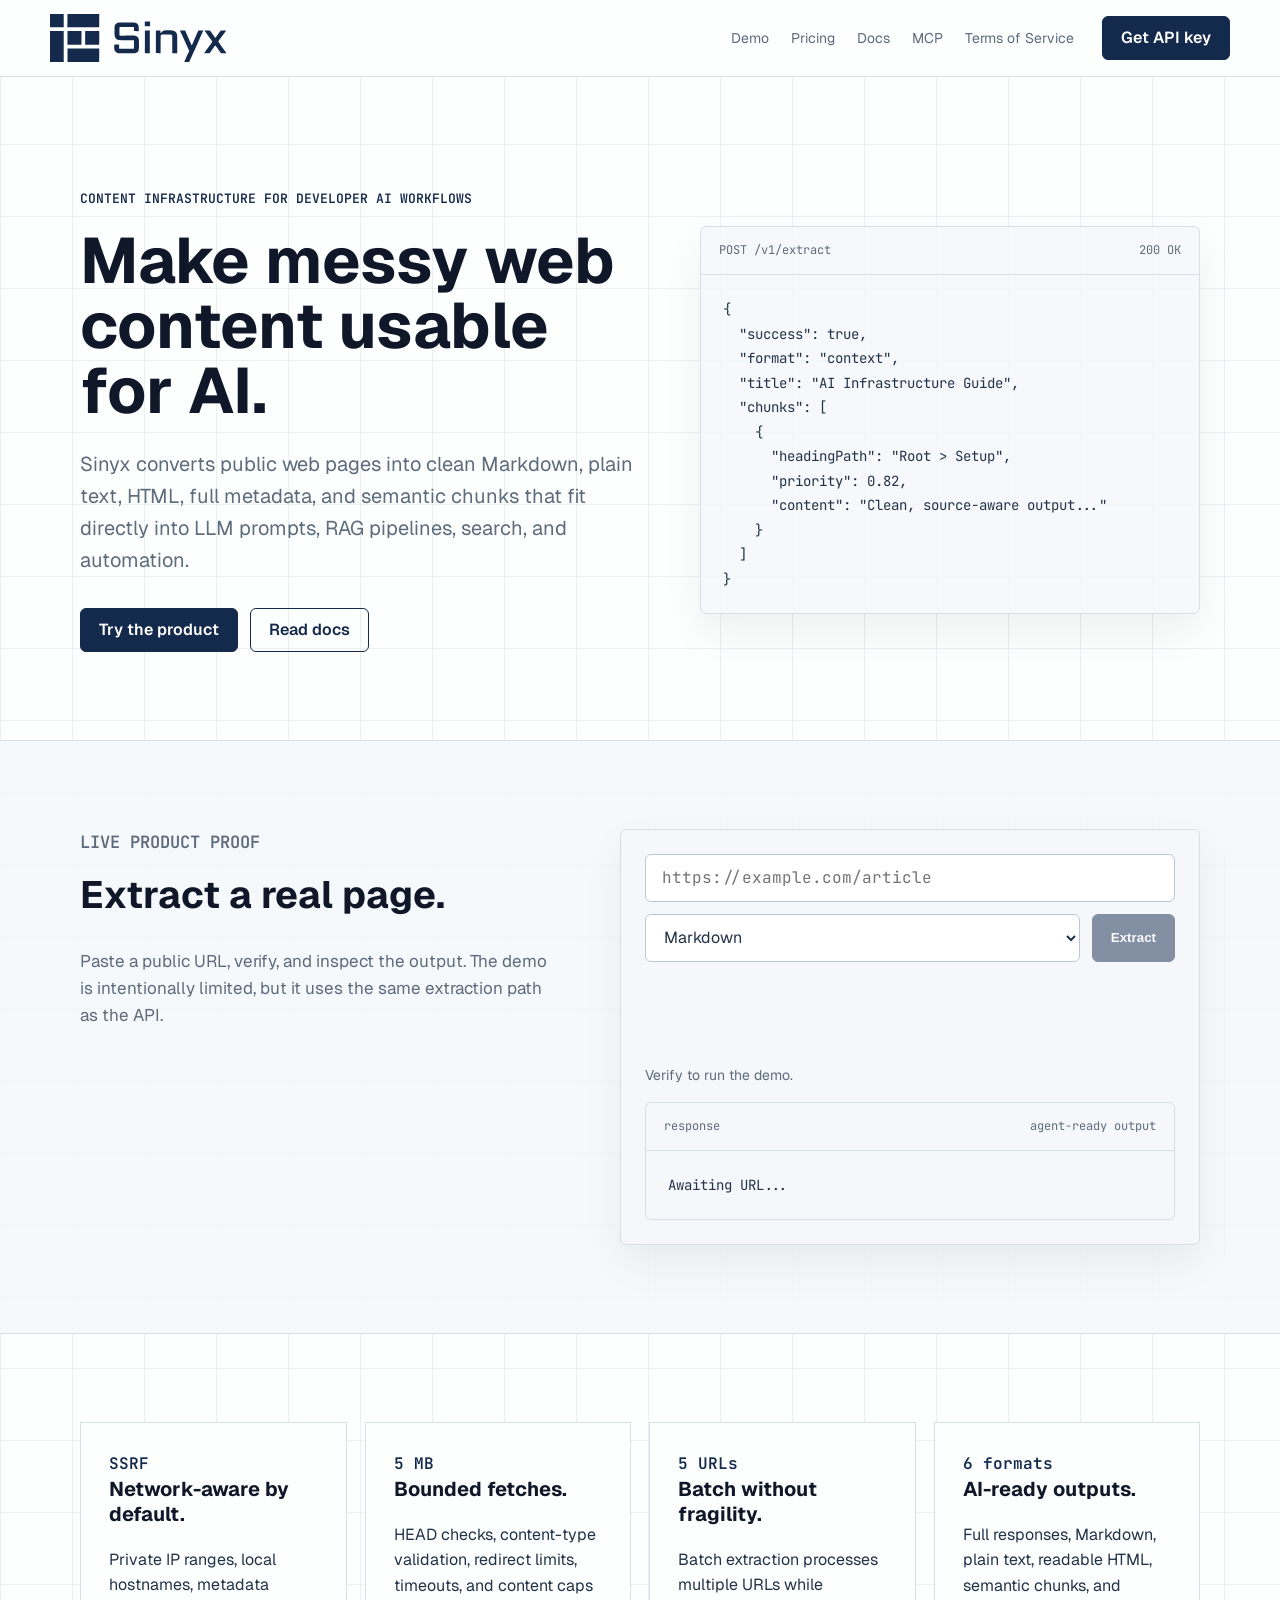
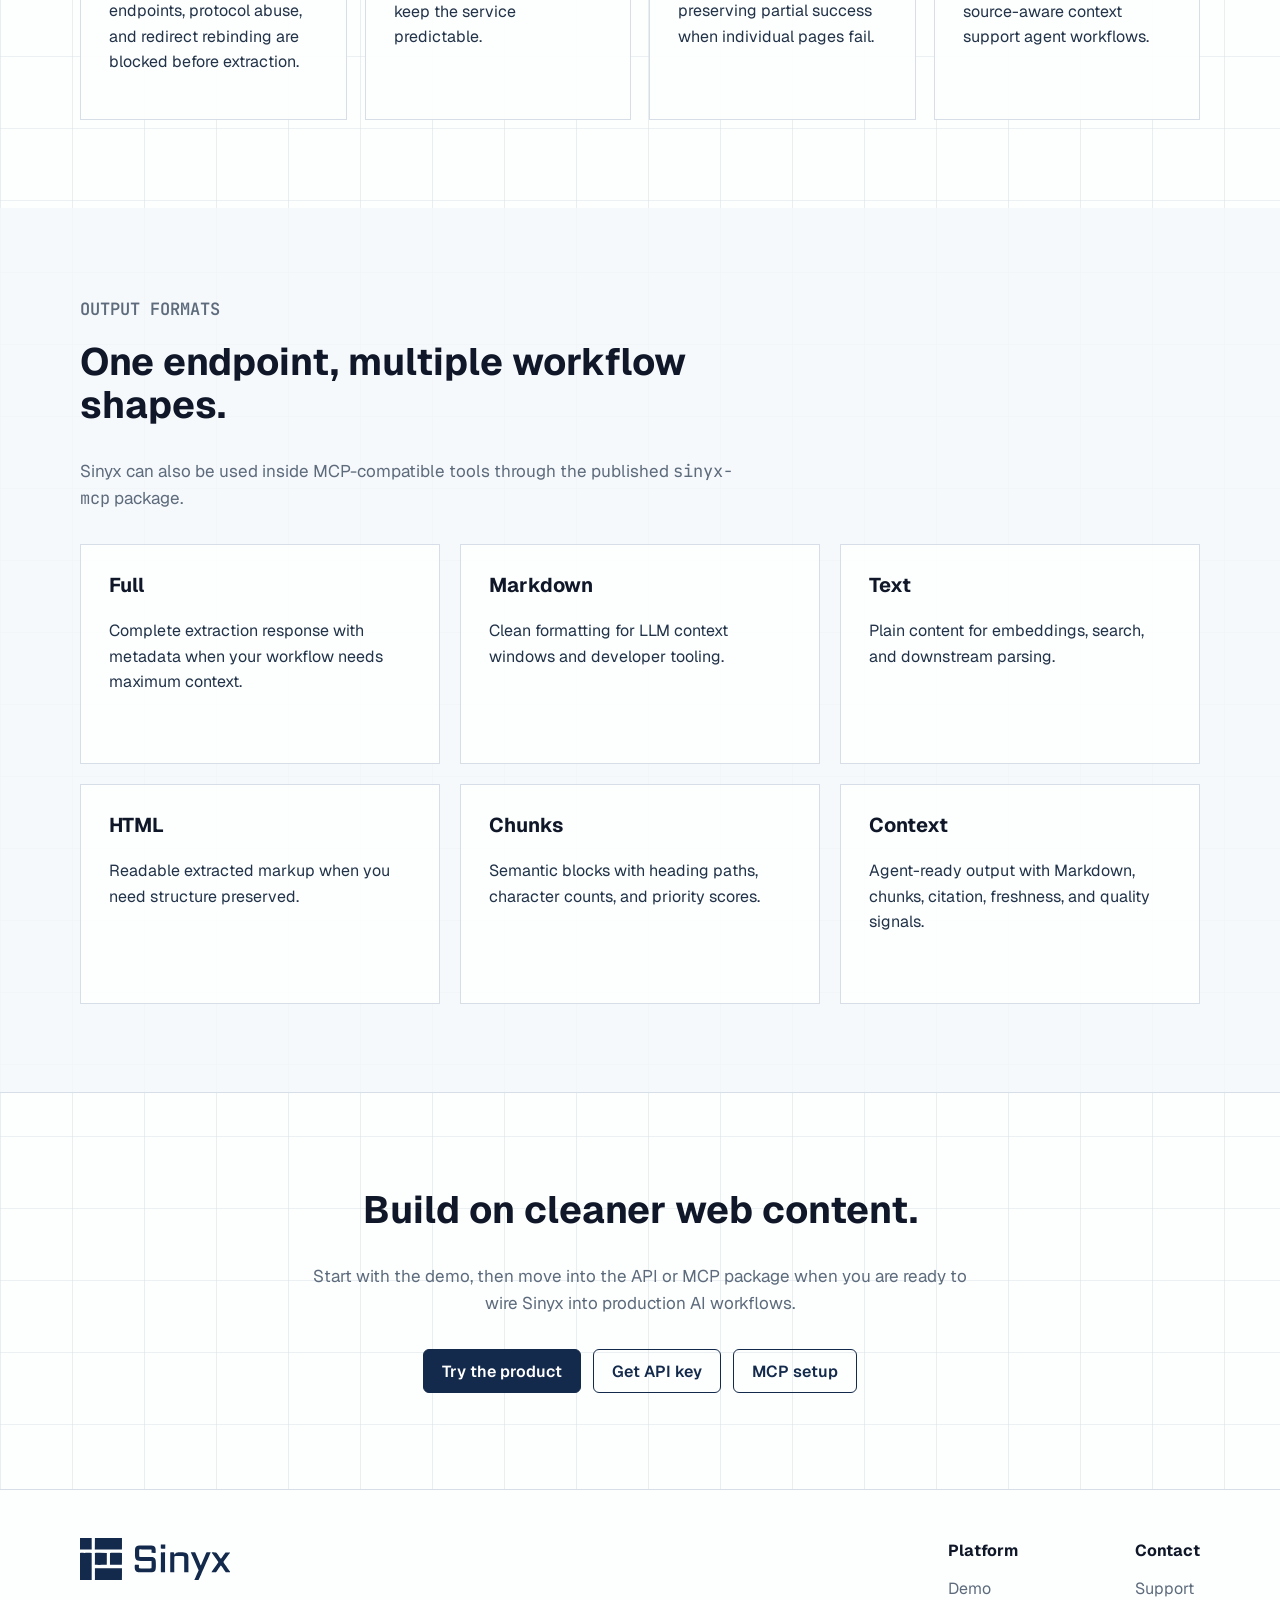
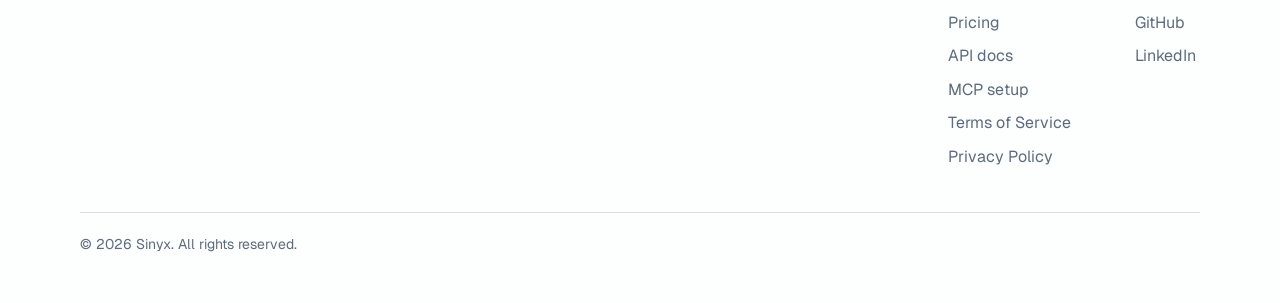
==== index.html @ b7e4246d "Simplify homepage product story" ====
<!DOCTYPE html>
<html lang="en">
<head>
  <meta charset="UTF-8">
  <meta name="viewport" content="width=device-width, initial-scale=1.0">
  <title>Sinyx - Web Content Infrastructure for AI</title>
  <meta name="description" content="Sinyx converts messy public web pages into clean Markdown, text, HTML, full metadata, and semantic chunks for AI, RAG, and automation.">
  <meta name="theme-color" content="#142A4C">
  <link rel="canonical" href="https://sinyx.me/">
  <meta property="og:title" content="Sinyx - Web Content Infrastructure for AI">
  <meta property="og:description" content="Web extraction infrastructure for APIs, AI workflows, and RAG pipelines.">
  <meta property="og:type" content="website">
  <meta property="og:url" content="https://sinyx.me/">
  <meta property="og:image" content="https://sinyx.me/assets/social/sinyx-og-card.png">
  <meta name="twitter:card" content="summary_large_image">
  <meta name="twitter:title" content="Sinyx - Web Content Infrastructure for AI">
  <meta name="twitter:description" content="Web extraction infrastructure for APIs, AI workflows, and RAG pipelines.">
  <meta name="twitter:image" content="https://sinyx.me/assets/social/sinyx-og-card.png">
  <link rel="icon" type="image/svg+xml" href="assets/icons/favicon.svg">
  <link rel="icon" type="image/png" sizes="32x32" href="assets/icons/favicon-32.png">
  <link rel="apple-touch-icon" sizes="180x180" href="assets/icons/apple-touch-icon.png">
  <link rel="manifest" href="site.webmanifest">
  <link rel="preconnect" href="https://fonts.googleapis.com">
  <link rel="preconnect" href="https://fonts.gstatic.com" crossorigin>
  <link href="https://fonts.googleapis.com/css2?family=Geist:wght@400;500;600;700&family=JetBrains+Mono:wght@400;500;600&display=swap" rel="stylesheet">
  <link rel="stylesheet" href="styles.css">
  <script type="application/ld+json">
    {
      "@context": "https://schema.org",
      "@type": "SoftwareApplication",
      "name": "Sinyx",
      "applicationCategory": "DeveloperApplication",
      "operatingSystem": "Web",
      "description": "Sinyx converts public web pages into clean Markdown, text, HTML, full metadata, and semantic chunks for AI, RAG, and automation.",
      "url": "https://sinyx.me/",
      "offers": {
        "@type": "Offer",
        "url": "https://rapidapi.com/ibasitkhan98/api/sinyx/pricing"
      },
      "creator": {
        "@type": "Organization",
        "name": "Sinyx",
        "url": "https://sinyx.me/"
      }
    }
  </script>
</head>
<body>
  <nav class="site-nav" aria-label="Main navigation">
    <div class="nav-inner">
      <a class="brand-link" href="/" aria-label="Sinyx home">
        <img src="assets/logo/sinyx-logo-primary.svg" alt="Sinyx" class="brand-logo">
      </a>
      <div class="nav-links">
        <a href="#demo">Demo</a>
        <a href="/pricing">Pricing</a>
        <a href="/docs">Docs</a>
        <a href="/mcp">MCP</a>
        <a href="/tos">Terms of Service</a>
      </div>
      <a class="nav-cta" href="https://rapidapi.com/ibasitkhan98/api/sinyx/pricing" target="_blank" rel="noreferrer">Get API key</a>
    </div>
  </nav>

  <main>
    <section class="hero-section">
      <div class="shell hero-grid">
        <div class="hero-copy">
          <p class="eyebrow">Content infrastructure for developer AI workflows</p>
          <h1>Make messy web content usable for AI.</h1>
          <p class="hero-text">Sinyx converts public web pages into clean Markdown, plain text, HTML, full metadata, and semantic chunks that fit directly into LLM prompts, RAG pipelines, search, and automation.</p>
          <div class="hero-actions">
            <a class="button button-primary" href="#demo">Try the product</a>
            <a class="button button-secondary" href="/docs">Read docs</a>
          </div>
        </div>

        <div class="proof-panel" aria-label="Example extraction output">
          <div class="proof-header">
            <span>POST /v1/extract</span>
            <span>200 OK</span>
          </div>
          <pre><code>{
  "success": true,
  "format": "context",
  "title": "AI Infrastructure Guide",
  "chunks": [
    {
      "headingPath": "Root > Setup",
      "priority": 0.82,
      "content": "Clean, source-aware output..."
    }
  ]
}</code></pre>
        </div>
      </div>
    </section>

    <section id="demo" class="demo-section section-band">
      <div class="shell split-section">
        <div class="section-copy">
          <p class="eyebrow">Live product proof</p>
          <h2>Extract a real page.</h2>
          <p>Paste a public URL, verify, and inspect the output. The demo is intentionally limited, but it uses the same extraction path as the API.</p>
        </div>

        <div class="demo-surface">
          <div class="demo-input-group">
            <input type="url" id="demo-url" placeholder="https://example.com/article" autocomplete="url" required>
          </div>
          <div class="demo-controls">
            <select id="demo-format" aria-label="Output format">
              <option value="markdown">Markdown</option>
              <option value="chunks">RAG chunks</option>
              <option value="text">Plain text</option>
              <option value="html">HTML</option>
              <option value="full">Full response</option>
              <option value="context">Agent context</option>
            </select>
            <button class="button button-primary demo-btn" id="demo-btn" disabled>Extract</button>
          </div>

          <div class="cf-turnstile-wrapper">
            <div
              class="cf-turnstile"
              data-sitekey="0x4AAAAAADDKt22l6jVfuFID"
              data-theme="light"
              data-size="flexible"
              data-callback="sinyxTurnstileSuccess"
              data-expired-callback="sinyxTurnstileExpired"
              data-error-callback="sinyxTurnstileError"></div>
          </div>
          <div id="demo-status" class="demo-status" role="status" aria-live="polite">Verify to run the demo.</div>

          <div id="demo-output-container" class="output-panel">
            <div class="output-header">
              <span>response</span>
              <span>agent-ready output</span>
            </div>
            <pre><code id="demo-output">Awaiting URL...</code></pre>
          </div>
        </div>
      </div>
    </section>

    <section id="security" class="shell trust-grid">
      <article>
        <span class="metric">SSRF</span>
        <h3>Network-aware by default.</h3>
        <p>Private IP ranges, local hostnames, metadata endpoints, protocol abuse, and redirect rebinding are blocked before extraction.</p>
      </article>
      <article>
        <span class="metric">5 MB</span>
        <h3>Bounded fetches.</h3>
        <p>HEAD checks, content-type validation, redirect limits, timeouts, and content caps keep the service predictable.</p>
      </article>
      <article>
        <span class="metric">5 URLs</span>
        <h3>Batch without fragility.</h3>
        <p>Batch extraction processes multiple URLs while preserving partial success when individual pages fail.</p>
      </article>
      <article>
        <span class="metric">6 formats</span>
        <h3>AI-ready outputs.</h3>
        <p>Full responses, Markdown, plain text, readable HTML, semantic chunks, and source-aware context support agent workflows.</p>
      </article>
    </section>

    <section id="formats" class="section-band">
      <div class="shell">
        <div class="section-heading">
          <p class="eyebrow">Output formats</p>
          <h2>One endpoint, multiple workflow shapes.</h2>
          <p>Sinyx can also be used inside MCP-compatible tools through the published <code>sinyx-mcp</code> package.</p>
        </div>
        <div class="format-grid">
          <article>
            <h3>Full</h3>
            <p>Complete extraction response with metadata when your workflow needs maximum context.</p>
          </article>
          <article>
            <h3>Markdown</h3>
            <p>Clean formatting for LLM context windows and developer tooling.</p>
          </article>
          <article>
            <h3>Text</h3>
            <p>Plain content for embeddings, search, and downstream parsing.</p>
          </article>
          <article>
            <h3>HTML</h3>
            <p>Readable extracted markup when you need structure preserved.</p>
          </article>
          <article>
            <h3>Chunks</h3>
            <p>Semantic blocks with heading paths, character counts, and priority scores.</p>
          </article>
          <article>
            <h3>Context</h3>
            <p>Agent-ready output with Markdown, chunks, citation, freshness, and quality signals.</p>
          </article>
        </div>
      </div>
    </section>

    <section class="shell final-cta">
      <h2>Build on cleaner web content.</h2>
      <p>Start with the demo, then move into the API or MCP package when you are ready to wire Sinyx into production AI workflows.</p>
      <div class="hero-actions">
        <a class="button button-primary" href="#demo">Try the product</a>
        <a class="button button-secondary" href="https://rapidapi.com/ibasitkhan98/api/sinyx/pricing" target="_blank" rel="noreferrer">Get API key</a>
        <a class="button button-secondary" href="/mcp">MCP setup</a>
      </div>
    </section>
  </main>

  <footer class="site-footer">
    <div class="shell footer-grid">
      <img src="assets/logo/sinyx-logo-primary.svg" alt="Sinyx" class="footer-logo">
      <div>
        <h4>Platform</h4>
        <a href="#demo">Demo</a>
        <a href="/pricing">Pricing</a>
        <a href="/docs">API docs</a>
        <a href="/mcp">MCP setup</a>
        <a href="/tos">Terms of Service</a>
        <a href="/privacy">Privacy Policy</a>
      </div>
      <div>
        <h4>Contact</h4>
        <a href="mailto:ibasitkhan.98@gmail.com">Support</a>
        <a href="https://github.com/imbasito" target="_blank" rel="noreferrer">GitHub</a>
        <a href="https://www.linkedin.com/in/imbasito" target="_blank" rel="noreferrer">LinkedIn</a>
      </div>
    </div>
    <div class="shell footer-bottom">
      <p>&copy; 2026 Sinyx. All rights reserved.</p>
    </div>
  </footer>

  <script src="script.js" defer></script>
  <script src="https://challenges.cloudflare.com/turnstile/v0/api.js" defer></script>
</body>
</html>
---- styles.css ----
:root {
  --brand: #142A4C;
  --brand-deep: #182C4D;
  --canvas: #FDFFFE;
  --surface: #F6F8FB;
  --surface-muted: #EEF2F6;
  --text-strong: #0F1728;
  --text: #223248;
  --text-muted: #5D6B7C;
  --border: #D7DEE8;
  --border-strong: #BCC7D5;
  --success: #1F7A5A;
  --danger: #B24040;
  --mono: "JetBrains Mono", "Courier New", monospace;
  --sans: "Geist", Arial, Helvetica, sans-serif;
  color-scheme: light;
}

* {
  box-sizing: border-box;
}

html {
  scroll-behavior: smooth;
  scroll-padding-top: 96px;
}

body {
  margin: 0;
  background:
    linear-gradient(90deg, rgba(215, 222, 232, 0.5) 1px, transparent 1px),
    linear-gradient(180deg, rgba(215, 222, 232, 0.45) 1px, transparent 1px),
    var(--canvas);
  background-size: 72px 72px;
  color: var(--text);
  font-family: var(--sans);
  line-height: 1.6;
}

a {
  color: inherit;
}

img {
  max-width: 100%;
}

.shell {
  width: min(1120px, calc(100% - 40px));
  margin: 0 auto;
}

.site-nav {
  position: sticky;
  top: 0;
  z-index: 50;
  background: rgba(253, 255, 254, 0.92);
  border-bottom: 1px solid var(--border);
  backdrop-filter: blur(16px);
}

.nav-inner {
  width: min(1180px, calc(100% - 32px));
  min-height: 76px;
  margin: 0 auto;
  display: grid;
  grid-template-columns: 1fr auto auto;
  align-items: center;
  gap: 28px;
}

.brand-logo {
  width: 176px;
  display: block;
}

.nav-links {
  display: flex;
  align-items: center;
  gap: 22px;
  color: var(--text-muted);
  font-size: 14px;
}

.nav-links a,
.site-footer a {
  text-decoration: none;
}

.nav-links a:hover,
.site-footer a:hover {
  color: var(--brand);
}

.nav-cta,
.button {
  display: inline-flex;
  align-items: center;
  justify-content: center;
  min-height: 44px;
  padding: 0 18px;
  border: 1px solid var(--brand);
  border-radius: 6px;
  font-weight: 600;
  text-decoration: none;
  transition: background 160ms ease, color 160ms ease, border-color 160ms ease;
}

.nav-cta,
.button-primary {
  background: var(--brand);
  color: #fff;
}

.button-secondary {
  background: transparent;
  color: var(--brand);
}

.button:hover,
.nav-cta:hover {
  background: var(--brand-deep);
  color: #fff;
}

.hero-section {
  padding: 112px 0 88px;
  border-bottom: 1px solid var(--border);
}

.hero-grid {
  display: grid;
  grid-template-columns: minmax(0, 1fr) minmax(360px, 500px);
  gap: 64px;
  align-items: center;
}

.eyebrow {
  margin: 0 0 18px;
  color: var(--brand);
  font-family: var(--mono);
  font-size: 13px;
  font-weight: 600;
  text-transform: uppercase;
}

h1,
h2,
h3,
p {
  margin-top: 0;
}

h1 {
  max-width: 720px;
  margin-bottom: 24px;
  color: var(--text-strong);
  font-size: 64px;
  line-height: 1.02;
  letter-spacing: 0;
}

h2 {
  color: var(--text-strong);
  font-size: 38px;
  line-height: 1.12;
  letter-spacing: 0;
}

h3 {
  color: var(--text-strong);
  font-size: 20px;
  line-height: 1.25;
}

.hero-text {
  max-width: 640px;
  color: var(--text-muted);
  font-size: 20px;
}

.hero-actions {
  display: flex;
  flex-wrap: wrap;
  gap: 12px;
  margin-top: 32px;
}

.proof-panel,
.demo-surface,
.output-panel,
.doc-section pre {
  background: rgba(246, 248, 251, 0.92);
  border: 1px solid var(--border);
  border-radius: 6px;
  box-shadow: 0 18px 42px rgba(15, 23, 40, 0.06);
}

.proof-panel {
  overflow: hidden;
}

.proof-header,
.output-header {
  display: flex;
  justify-content: space-between;
  gap: 16px;
  padding: 14px 18px;
  border-bottom: 1px solid var(--border);
  color: var(--text-muted);
  font-family: var(--mono);
  font-size: 12px;
}

pre {
  margin: 0;
  overflow-x: auto;
}

code {
  font-family: var(--mono);
}

.proof-panel pre,
.output-panel pre,
.doc-section pre {
  padding: 22px;
  color: var(--text);
  font-family: var(--mono);
  font-size: 14px;
  line-height: 1.75;
}

.section-band {
  padding: 88px 0;
  background: rgba(246, 248, 251, 0.82);
  border-bottom: 1px solid var(--border);
}

.split-section {
  display: grid;
  grid-template-columns: minmax(0, 0.82fr) minmax(420px, 1fr);
  gap: 64px;
  align-items: start;
}

.section-copy p,
.section-heading p,
.final-cta p,
.doc-hero p,
.doc-section p,
.legal-copy p {
  color: var(--text-muted);
  font-size: 17px;
}

.demo-surface {
  padding: 24px;
}

.demo-input-group input,
.demo-controls select {
  width: 100%;
  min-height: 48px;
  border: 1px solid var(--border-strong);
  border-radius: 6px;
  background: #fff;
  color: var(--text);
  font: inherit;
}

.demo-input-group input {
  padding: 0 16px;
  font-family: var(--mono);
}

.demo-controls {
  display: grid;
  grid-template-columns: 1fr auto;
  gap: 12px;
  margin: 12px 0 20px;
}

.demo-controls select {
  padding: 0 14px;
}

.demo-btn:disabled {
  opacity: 0.5;
  cursor: not-allowed;
}

.cf-turnstile-wrapper {
  min-height: 70px;
  display: flex;
  justify-content: center;
  margin-bottom: 12px;
}

.demo-status {
  min-height: 24px;
  margin-bottom: 14px;
  color: var(--text-muted);
  font-size: 14px;
}

.demo-status.success {
  color: var(--success);
}

.demo-status.error {
  color: var(--danger);
}

.output-panel {
  overflow: hidden;
  box-shadow: none;
}

.output-panel pre {
  max-height: 420px;
}

.trust-grid,
.format-grid {
  display: grid;
  grid-template-columns: repeat(4, 1fr);
  gap: 18px;
  padding: 88px 0;
}

.trust-grid article,
.format-grid article {
  min-height: 220px;
  padding: 28px;
  background: rgba(253, 255, 254, 0.94);
  border: 1px solid var(--border);
}

.trust-grid {
  grid-template-columns: repeat(4, 1fr);
}

.metric {
  color: var(--brand);
  font-family: var(--mono);
  font-weight: 600;
}

.section-heading {
  max-width: 680px;
  margin-bottom: 32px;
}

.format-grid {
  grid-template-columns: repeat(3, minmax(0, 1fr));
  padding: 0;
  gap: 20px;
}

.agent-grid {
  display: grid;
  grid-template-columns: minmax(0, 0.95fr) minmax(320px, 0.8fr);
  gap: 48px;
  align-items: center;
}

.agent-card {
  overflow: hidden;
  background: linear-gradient(145deg, rgba(255, 255, 255, 0.96), rgba(231, 237, 246, 0.88));
  border: 1px solid var(--border);
  border-radius: 10px;
  box-shadow: 0 22px 54px rgba(20, 42, 76, 0.1);
}

.agent-card pre {
  margin: 0;
  padding: 24px;
  overflow-x: auto;
  color: var(--text);
  font-family: var(--mono);
  font-size: 14px;
}

.compact-grid {
  padding: 28px 0 0;
}

.final-cta {
  padding: 96px 0;
  text-align: center;
}

.final-cta h2,
.final-cta p {
  margin-left: auto;
  margin-right: auto;
  max-width: 680px;
}

.final-cta .hero-actions {
  justify-content: center;
}

.site-footer {
  padding: 48px 0;
  border-top: 1px solid var(--border);
  background: var(--canvas);
}

.footer-grid {
  display: grid;
  grid-template-columns: 1fr auto auto;
  gap: 64px;
  align-items: start;
}

.footer-logo {
  width: 150px;
}

.site-footer h4 {
  margin: 0 0 12px;
  color: var(--text-strong);
}

.site-footer a {
  display: block;
  margin: 8px 0;
  color: var(--text-muted);
}

.footer-bottom {
  margin-top: 34px;
  padding-top: 20px;
  border-top: 1px solid var(--border);
}

.footer-bottom p {
  margin: 0;
  color: var(--text-muted);
  font-size: 14px;
}

.compact-footer {
  padding: 0 0 32px;
  border-top: 0;
}

.doc-layout {
  padding: 96px 0;
}

.doc-hero {
  max-width: 780px;
  margin-bottom: 56px;
}

.doc-hero h1 {
  font-size: 52px;
}

.doc-section {
  padding: 38px 0;
  border-top: 1px solid var(--border);
}

.pricing-grid {
  display: grid;
  grid-template-columns: minmax(0, 1fr) 360px;
  gap: 48px;
  align-items: start;
}

.plan-grid {
  display: grid;
  grid-template-columns: repeat(2, minmax(0, 1fr));
  gap: 14px;
  margin: 28px 0 10px;
}

.plan-grid article {
  min-height: 180px;
  padding: 24px;
  background: rgba(253, 255, 254, 0.94);
  border: 1px solid var(--border);
  border-radius: 6px;
}

.plan-grid h3 {
  margin: 10px 0 8px;
}

.plan-grid p {
  margin: 0;
  font-size: 15px;
}

.pricing-panel {
  padding: 32px;
  background: rgba(253, 255, 254, 0.94);
  border: 1px solid var(--border);
  border-radius: 6px;
  box-shadow: 0 18px 42px rgba(15, 23, 40, 0.06);
}

.pricing-panel .metric {
  display: block;
  margin-bottom: 14px;
}

.pricing-list {
  padding: 0;
  margin: 24px 0 0;
  list-style: none;
}

.pricing-list li {
  padding: 14px 0;
  border-top: 1px solid var(--border);
  color: var(--text-muted);
}

.pricing-actions {
  display: flex;
  flex-wrap: wrap;
  gap: 12px;
  margin-top: 28px;
}

.endpoint-row {
  display: flex;
  flex-wrap: wrap;
  gap: 14px;
  align-items: center;
  margin: 20px 0;
}

.endpoint-row span {
  padding: 4px 9px;
  background: var(--brand);
  color: #fff;
  border-radius: 4px;
  font-family: var(--mono);
  font-size: 12px;
}

table {
  width: 100%;
  margin: 22px 0;
  border-collapse: collapse;
  background: rgba(253, 255, 254, 0.94);
  border: 1px solid var(--border);
}

th,
td {
  padding: 16px;
  border-bottom: 1px solid var(--border);
  text-align: left;
  vertical-align: top;
}

th {
  color: var(--text-strong);
  font-size: 13px;
}

td {
  color: var(--text-muted);
}

.legal-copy h2 {
  margin-top: 36px;
}

.error-layout {
  min-height: 100vh;
  display: grid;
  place-items: center;
  padding: 48px 0;
}

.error-card {
  max-width: 720px;
  padding: 48px;
  background: rgba(253, 255, 254, 0.94);
  border: 1px solid var(--border);
  border-radius: 6px;
  box-shadow: 0 18px 42px rgba(15, 23, 40, 0.06);
}

.error-card img {
  width: 156px;
  margin-bottom: 40px;
}

.error-code {
  color: var(--brand);
  font-family: var(--mono);
  font-size: 13px;
  font-weight: 600;
  letter-spacing: 0.08em;
  text-transform: uppercase;
}

@media (max-width: 900px) {
  .nav-inner {
    grid-template-columns: 1fr;
    gap: 12px;
    padding: 16px 0;
  }

  .nav-links {
    flex-wrap: wrap;
  }

  .nav-cta {
    width: fit-content;
  }

  .hero-grid,
  .split-section,
  .agent-grid,
  .pricing-grid,
  .footer-grid {
    grid-template-columns: 1fr;
  }

  .plan-grid {
    grid-template-columns: 1fr;
  }

  h1,
  .doc-hero h1 {
    font-size: 44px;
  }

  .trust-grid,
  .format-grid {
    grid-template-columns: repeat(2, 1fr);
  }
}

@media (max-width: 560px) {
  .shell {
    width: min(100% - 28px, 1120px);
  }

  .brand-logo {
    width: 148px;
  }

  h1,
  .doc-hero h1 {
    font-size: 36px;
  }

  h2 {
    font-size: 30px;
  }

  .hero-section,
  .section-band,
  .doc-layout {
    padding: 64px 0;
  }

  .demo-controls {
    grid-template-columns: 1fr;
  }

  .button,
  .nav-cta {
    width: 100%;
  }

  .trust-grid,
  .format-grid {
    grid-template-columns: 1fr;
  }

  .proof-panel pre,
  .output-panel pre,
  .doc-section pre {
    font-size: 12px;
  }
}
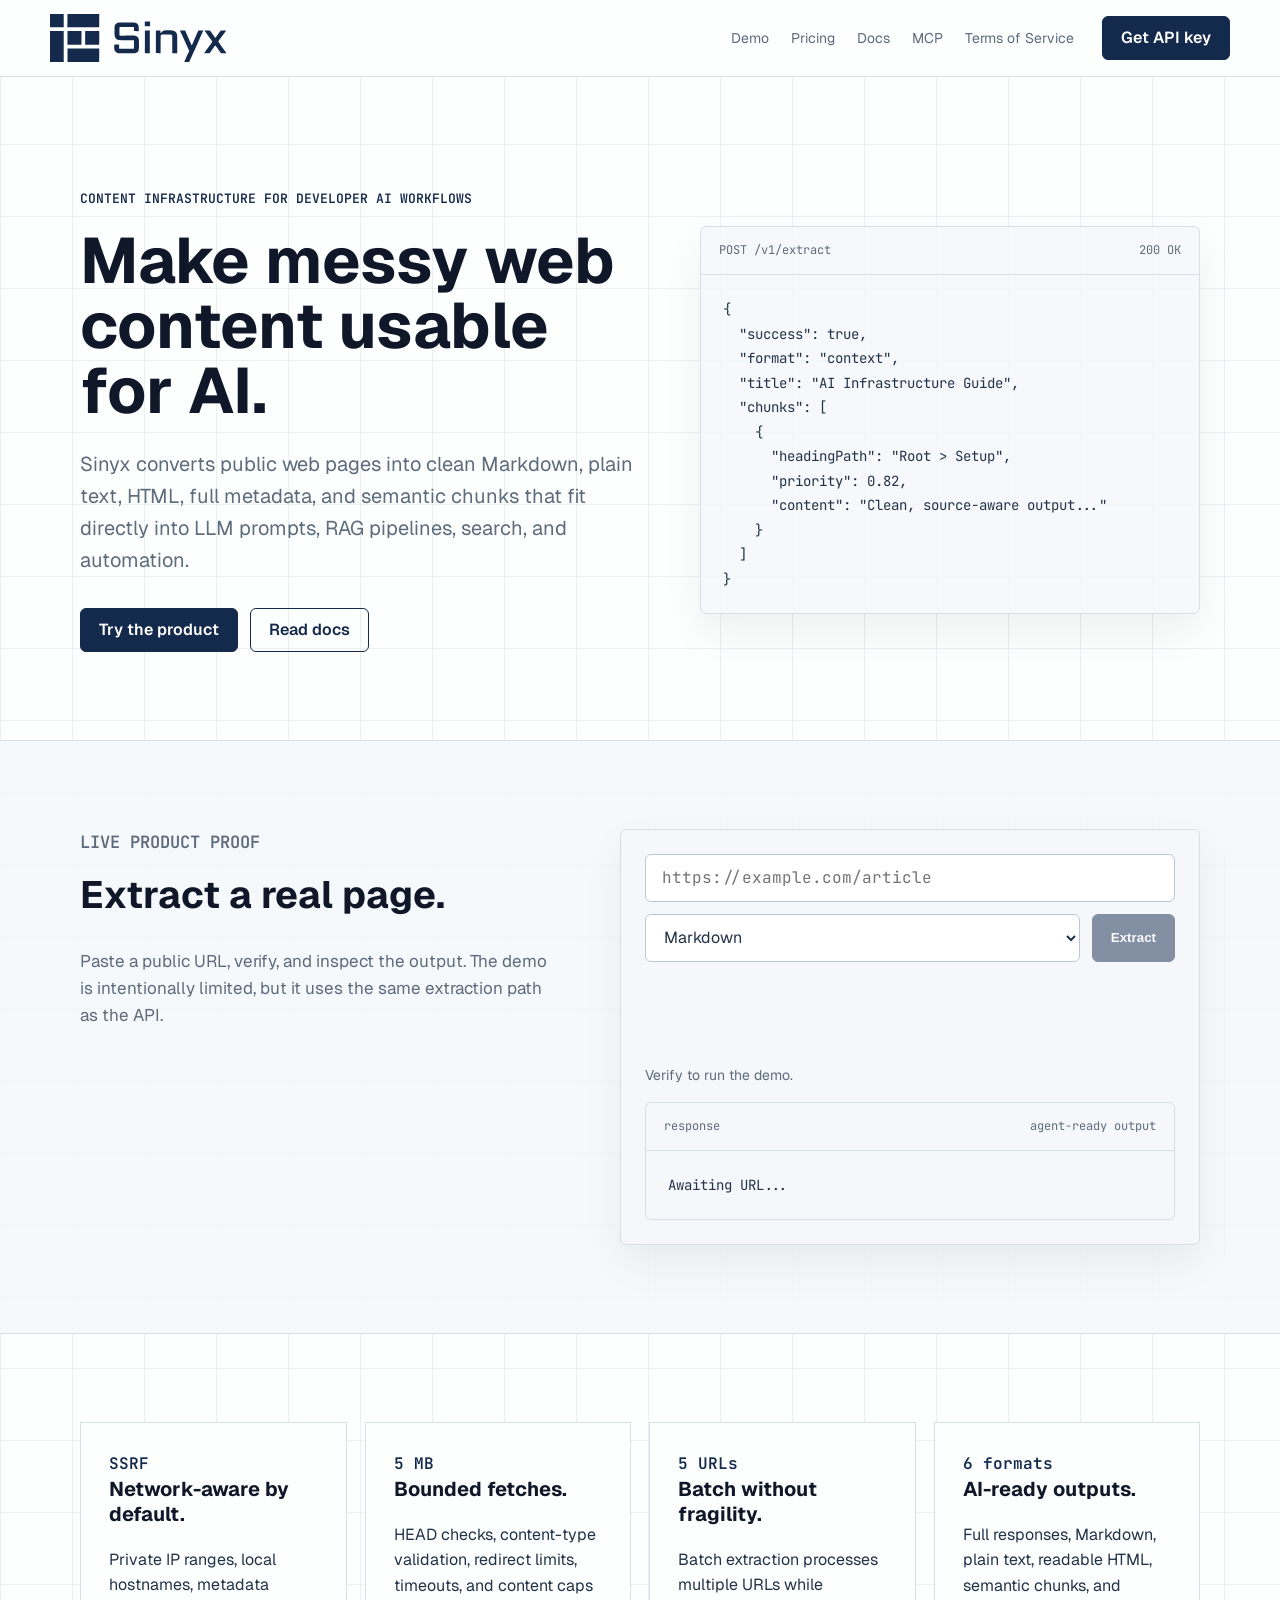
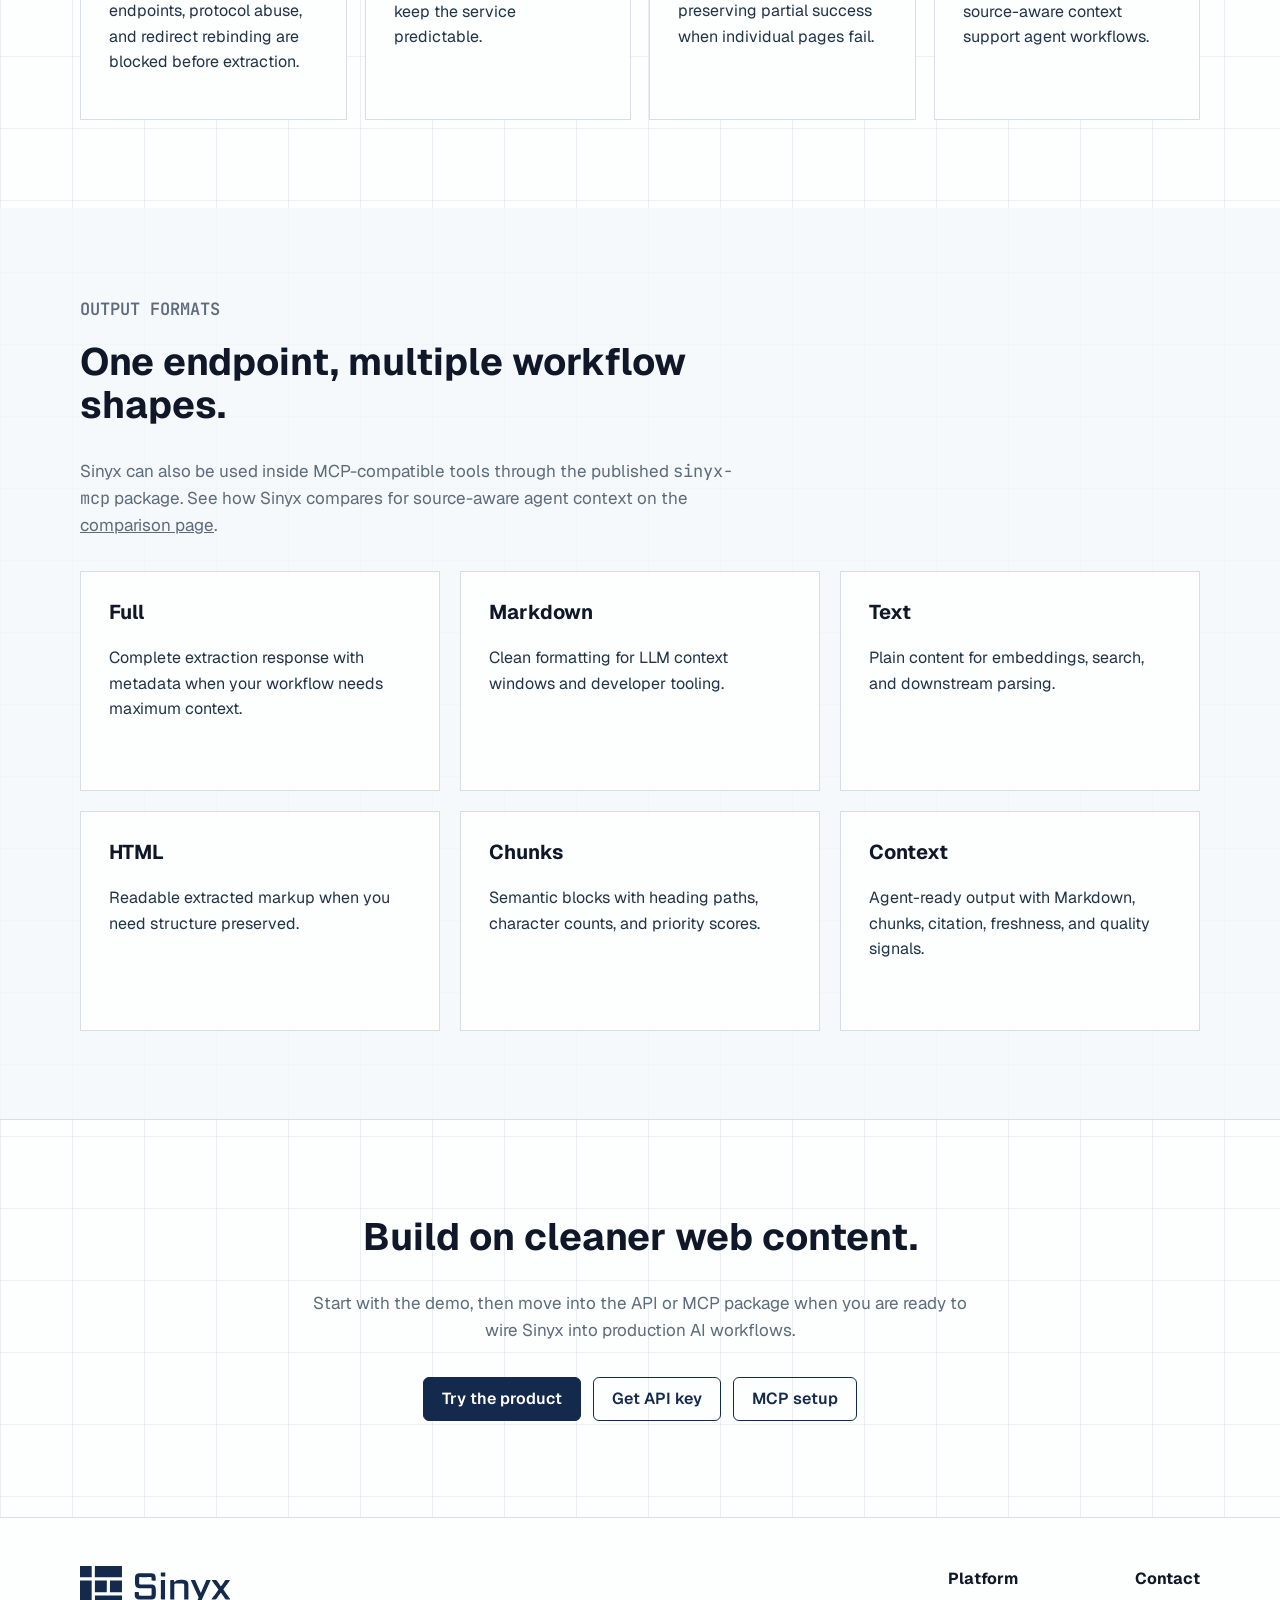
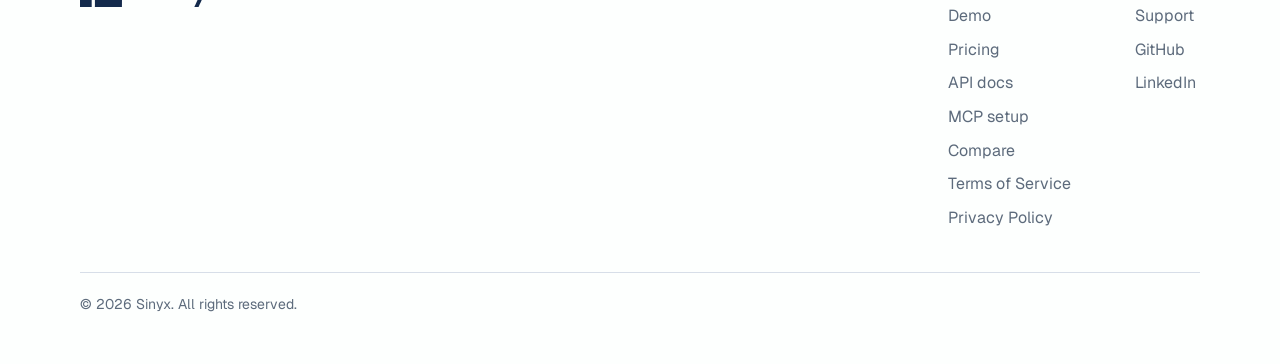
==== commit f6355169: "Add agent context comparison page" ====
--- a/index.html
+++ b/index.html
@@ -171,7 +171,7 @@
         <div class="section-heading">
           <p class="eyebrow">Output formats</p>
           <h2>One endpoint, multiple workflow shapes.</h2>
-          <p>Sinyx can also be used inside MCP-compatible tools through the published <code>sinyx-mcp</code> package.</p>
+          <p>Sinyx can also be used inside MCP-compatible tools through the published <code>sinyx-mcp</code> package. See how Sinyx compares for source-aware agent context on the <a href="/compare">comparison page</a>.</p>
         </div>
         <div class="format-grid">
           <article>
@@ -222,6 +222,7 @@
         <a href="/pricing">Pricing</a>
         <a href="/docs">API docs</a>
         <a href="/mcp">MCP setup</a>
+        <a href="/compare">Compare</a>
         <a href="/tos">Terms of Service</a>
         <a href="/privacy">Privacy Policy</a>
       </div>
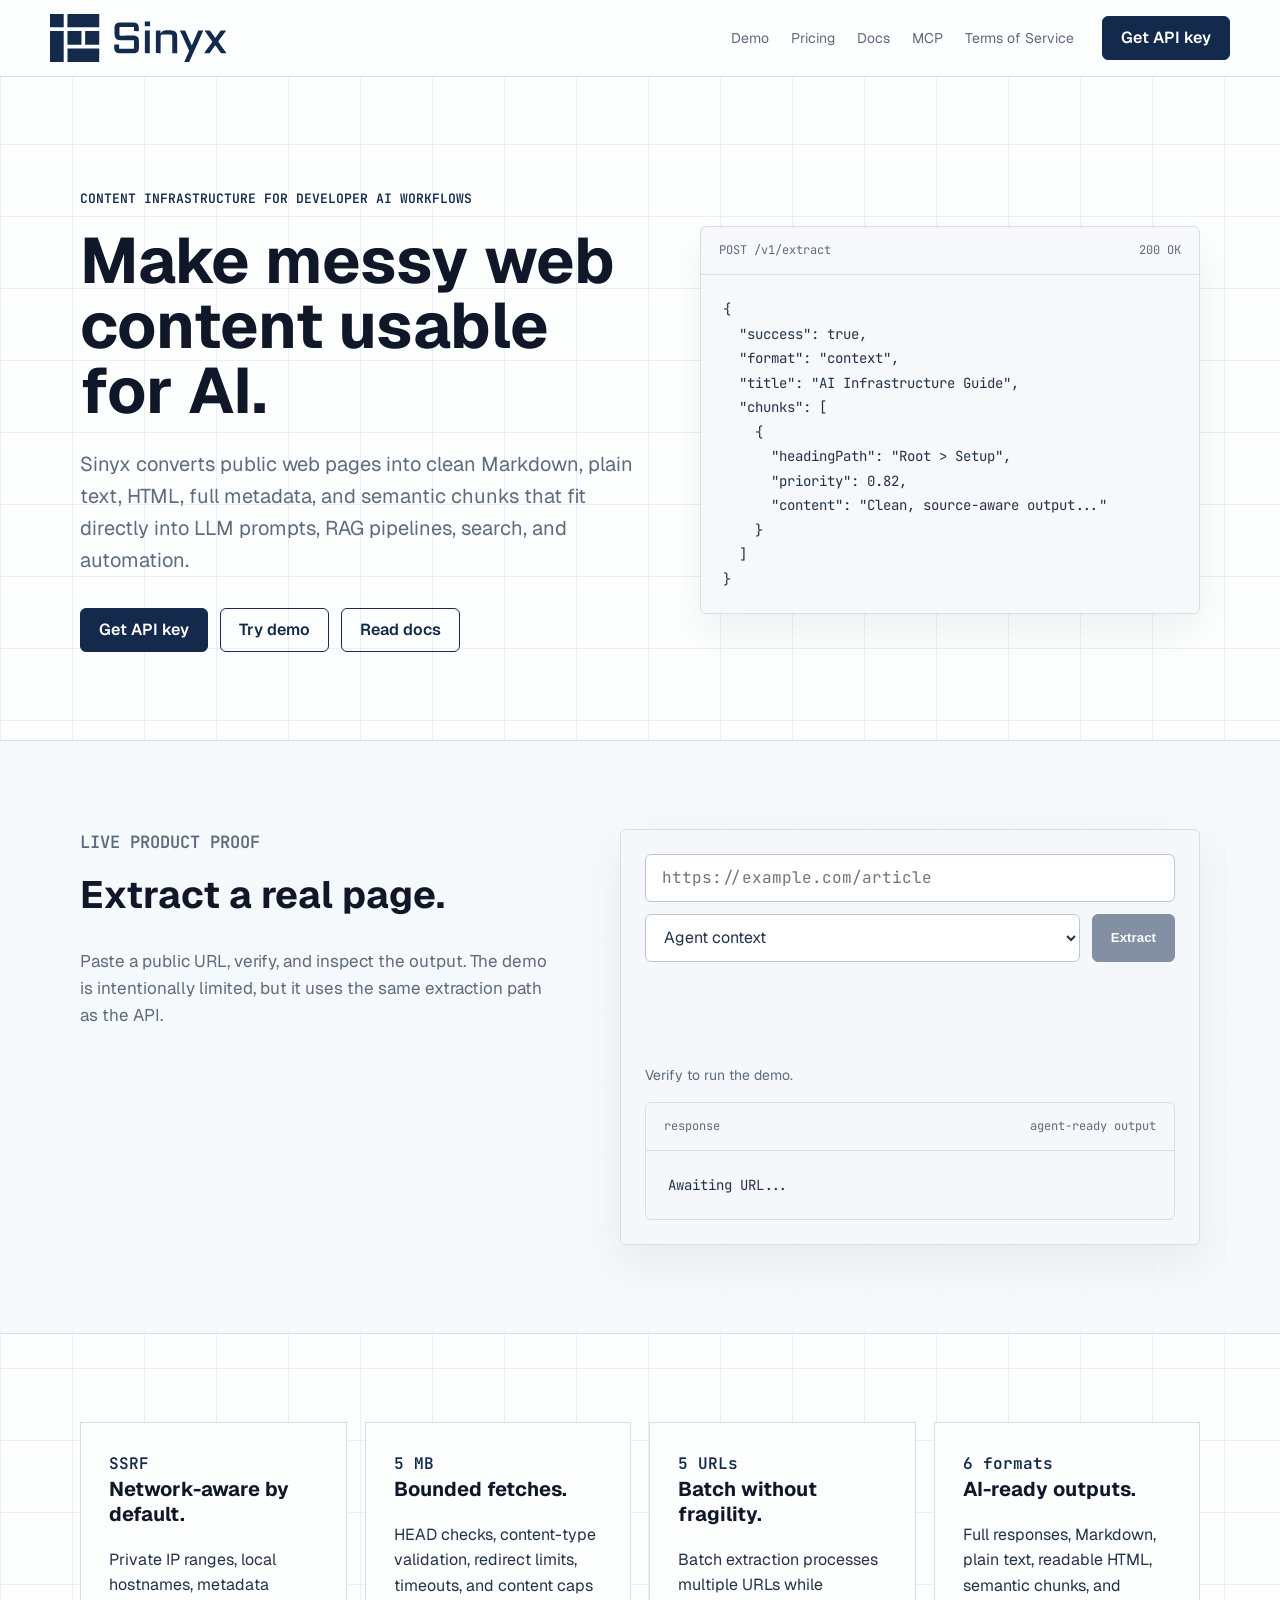
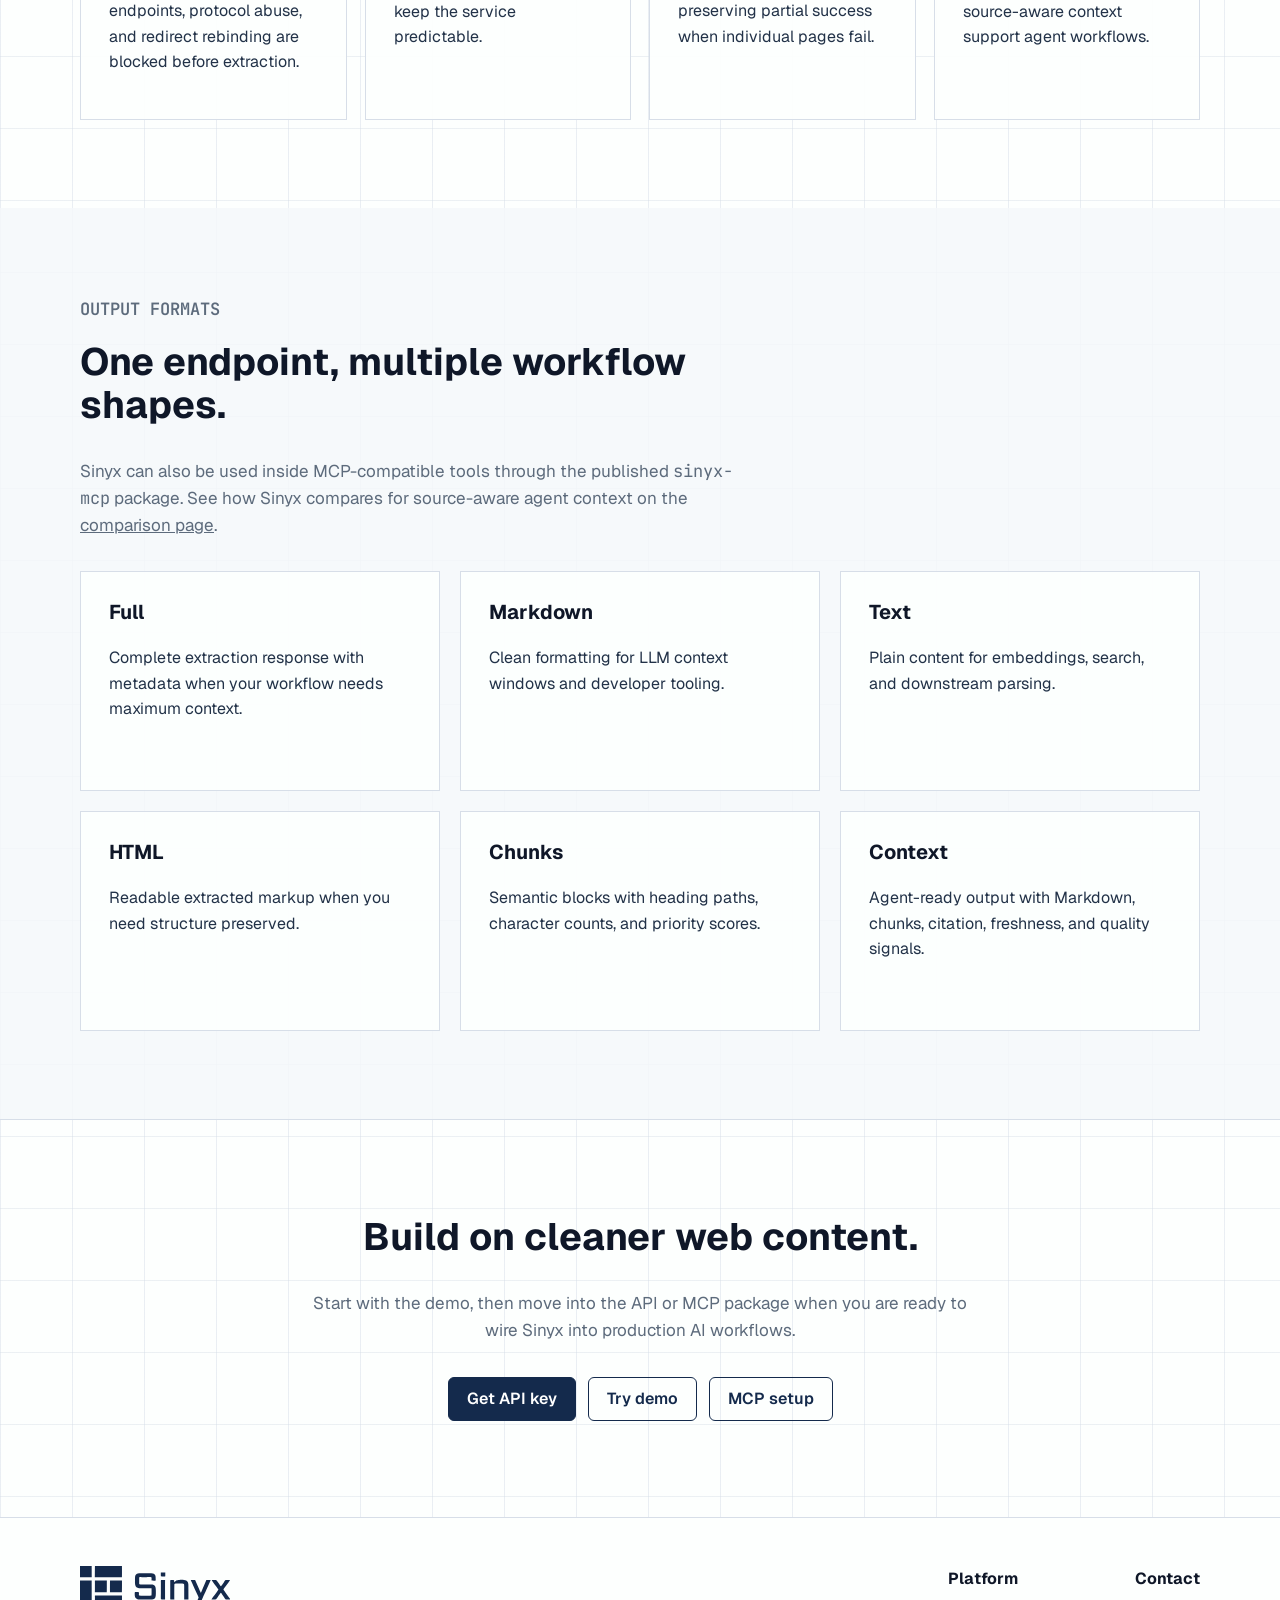
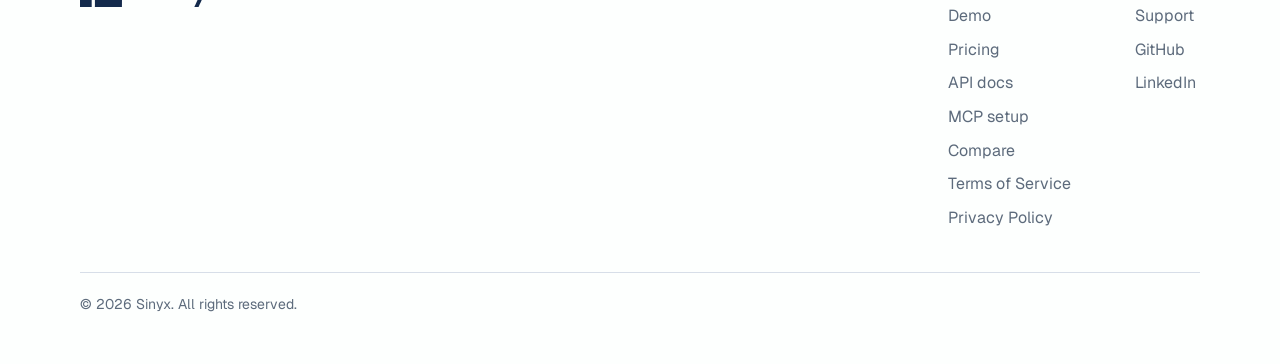
==== commit 6311f46f: "Improve website conversion path" ====
--- a/index.html
+++ b/index.html
@@ -70,7 +70,8 @@
           <h1>Make messy web content usable for AI.</h1>
           <p class="hero-text">Sinyx converts public web pages into clean Markdown, plain text, HTML, full metadata, and semantic chunks that fit directly into LLM prompts, RAG pipelines, search, and automation.</p>
           <div class="hero-actions">
-            <a class="button button-primary" href="#demo">Try the product</a>
+            <a class="button button-primary" href="https://rapidapi.com/ibasitkhan98/api/sinyx/pricing" target="_blank" rel="noreferrer">Get API key</a>
+            <a class="button button-secondary" href="#demo">Try demo</a>
             <a class="button button-secondary" href="/docs">Read docs</a>
           </div>
         </div>
@@ -110,12 +111,12 @@
           </div>
           <div class="demo-controls">
             <select id="demo-format" aria-label="Output format">
+              <option value="context" selected>Agent context</option>
               <option value="markdown">Markdown</option>
               <option value="chunks">RAG chunks</option>
               <option value="text">Plain text</option>
               <option value="html">HTML</option>
               <option value="full">Full response</option>
-              <option value="context">Agent context</option>
             </select>
             <button class="button button-primary demo-btn" id="demo-btn" disabled>Extract</button>
           </div>
@@ -206,8 +207,8 @@
       <h2>Build on cleaner web content.</h2>
       <p>Start with the demo, then move into the API or MCP package when you are ready to wire Sinyx into production AI workflows.</p>
       <div class="hero-actions">
-        <a class="button button-primary" href="#demo">Try the product</a>
-        <a class="button button-secondary" href="https://rapidapi.com/ibasitkhan98/api/sinyx/pricing" target="_blank" rel="noreferrer">Get API key</a>
+        <a class="button button-primary" href="https://rapidapi.com/ibasitkhan98/api/sinyx/pricing" target="_blank" rel="noreferrer">Get API key</a>
+        <a class="button button-secondary" href="#demo">Try demo</a>
         <a class="button button-secondary" href="/mcp">MCP setup</a>
       </div>
     </section>
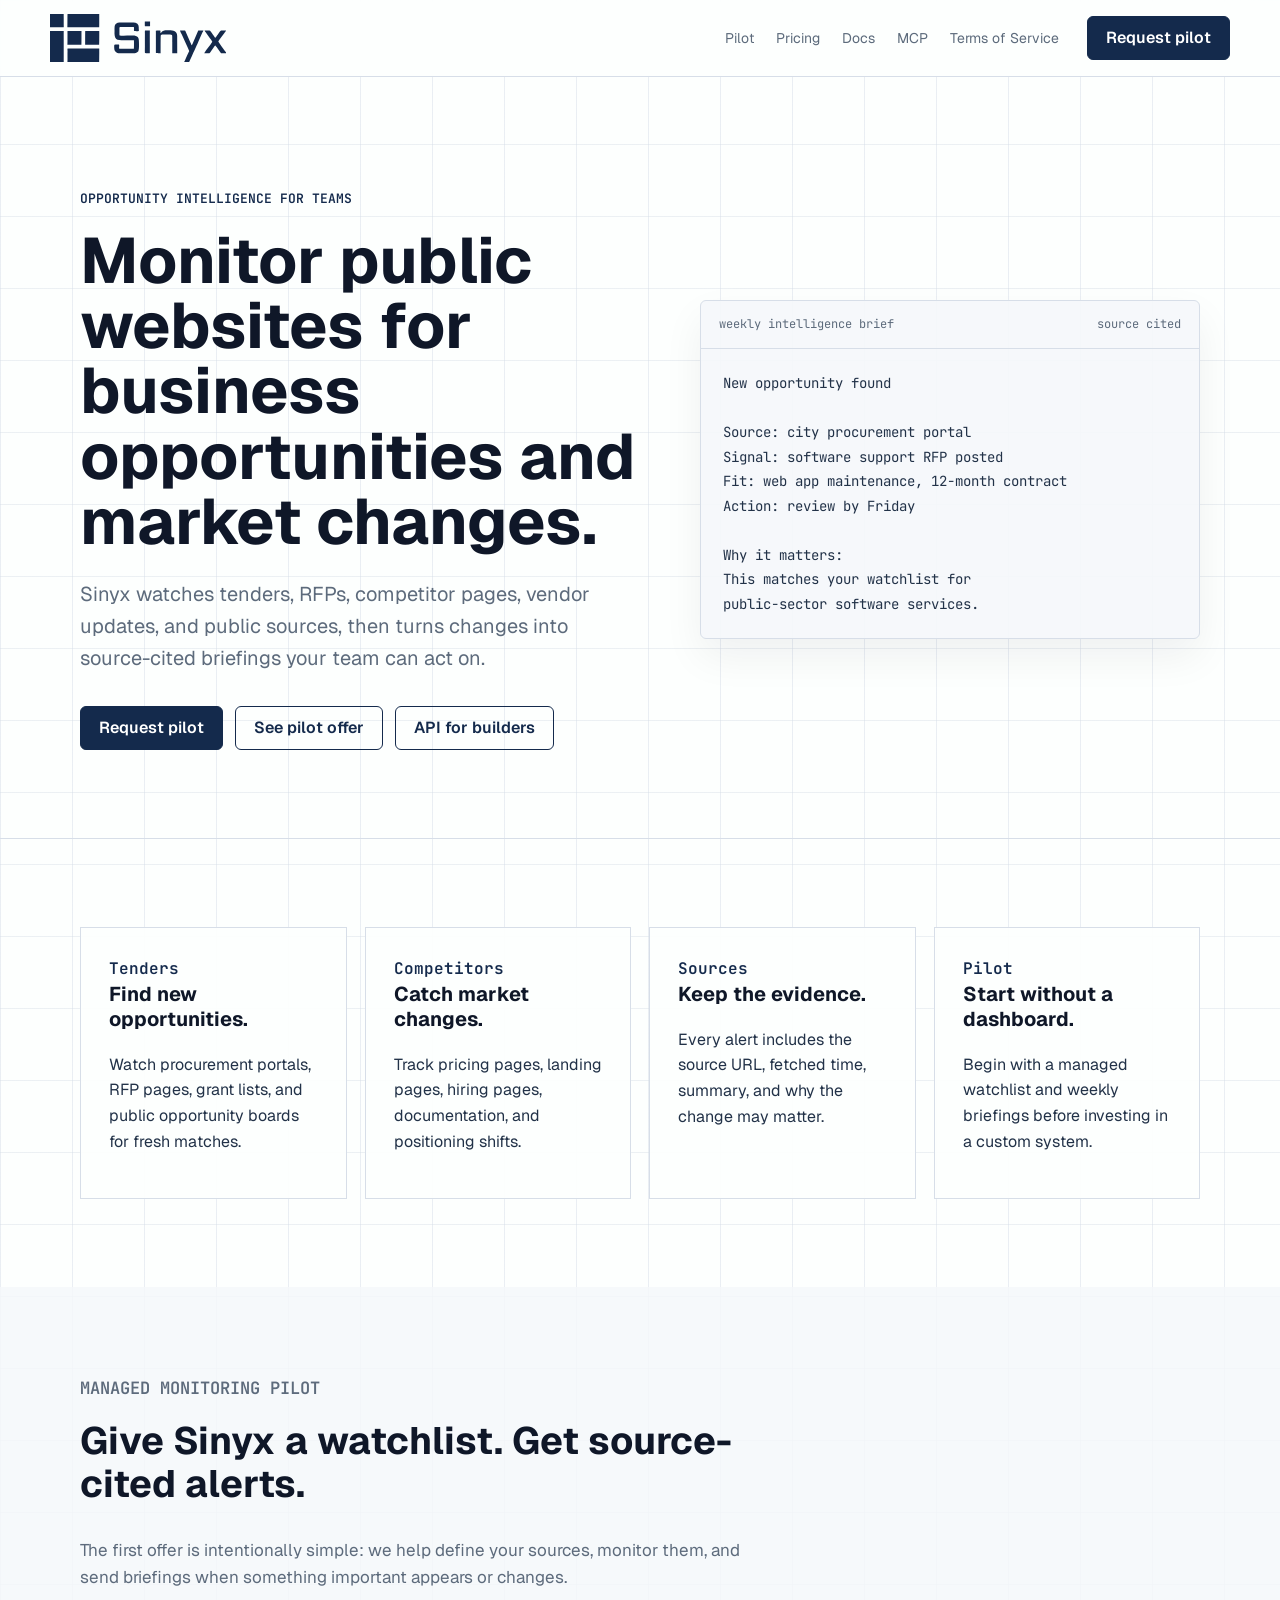
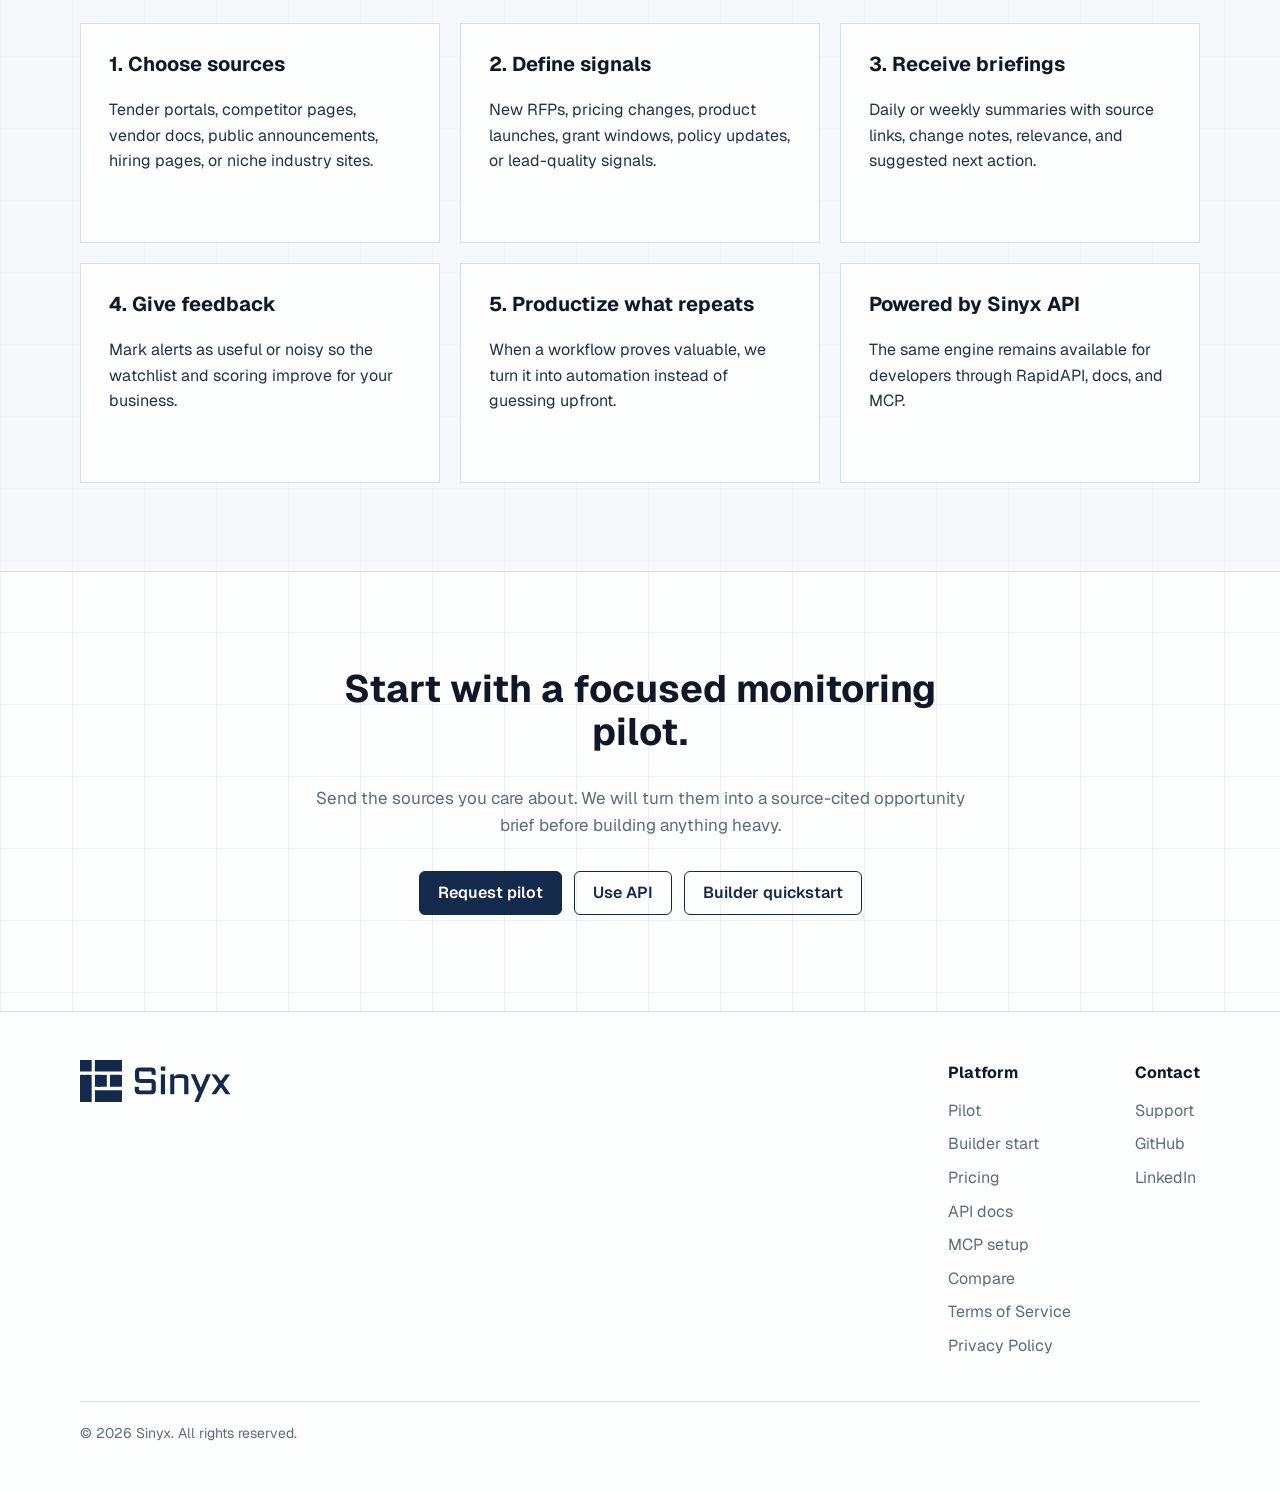
==== commit 43489698: "Reposition homepage around monitoring pilot" ====
--- a/index.html
+++ b/index.html
@@ -3,18 +3,18 @@
 <head>
   <meta charset="UTF-8">
   <meta name="viewport" content="width=device-width, initial-scale=1.0">
-  <title>Sinyx - Web Content Infrastructure for AI</title>
-  <meta name="description" content="Sinyx converts messy public web pages into clean Markdown, text, HTML, full metadata, and semantic chunks for AI, RAG, and automation.">
+  <title>Sinyx - Opportunity Monitoring Agent</title>
+  <meta name="description" content="Sinyx monitors public websites for tenders, RFPs, competitor changes, and important business signals, then sends source-cited intelligence briefings.">
   <meta name="theme-color" content="#142A4C">
   <link rel="canonical" href="https://sinyx.me/">
-  <meta property="og:title" content="Sinyx - Web Content Infrastructure for AI">
-  <meta property="og:description" content="Web extraction infrastructure for APIs, AI workflows, and RAG pipelines.">
+  <meta property="og:title" content="Sinyx - Opportunity Monitoring Agent">
+  <meta property="og:description" content="Source-cited monitoring for tenders, RFPs, competitor changes, and important public web signals.">
   <meta property="og:type" content="website">
   <meta property="og:url" content="https://sinyx.me/">
   <meta property="og:image" content="https://sinyx.me/assets/social/sinyx-og-card.png">
   <meta name="twitter:card" content="summary_large_image">
-  <meta name="twitter:title" content="Sinyx - Web Content Infrastructure for AI">
-  <meta name="twitter:description" content="Web extraction infrastructure for APIs, AI workflows, and RAG pipelines.">
+  <meta name="twitter:title" content="Sinyx - Opportunity Monitoring Agent">
+  <meta name="twitter:description" content="Source-cited monitoring for tenders, RFPs, competitor changes, and important public web signals.">
   <meta name="twitter:image" content="https://sinyx.me/assets/social/sinyx-og-card.png">
   <link rel="icon" type="image/svg+xml" href="assets/icons/favicon.svg">
   <link rel="icon" type="image/png" sizes="32x32" href="assets/icons/favicon-32.png">
@@ -27,11 +27,10 @@
   <script type="application/ld+json">
     {
       "@context": "https://schema.org",
-      "@type": "SoftwareApplication",
+      "@type": "Service",
       "name": "Sinyx",
-      "applicationCategory": "DeveloperApplication",
-      "operatingSystem": "Web",
-      "description": "Sinyx converts public web pages into clean Markdown, text, HTML, full metadata, and semantic chunks for AI, RAG, and automation.",
+      "serviceType": "Opportunity monitoring and source intelligence",
+      "description": "Sinyx monitors public websites for tenders, RFPs, competitor changes, and important business signals, then sends source-cited intelligence briefings.",
       "url": "https://sinyx.me/",
       "offers": {
         "@type": "Offer",
@@ -52,13 +51,13 @@
         <img src="assets/logo/sinyx-logo-primary.svg" alt="Sinyx" class="brand-logo">
       </a>
       <div class="nav-links">
-        <a href="#demo">Demo</a>
+        <a href="#pilot">Pilot</a>
         <a href="/pricing">Pricing</a>
         <a href="/docs">Docs</a>
         <a href="/mcp">MCP</a>
         <a href="/tos">Terms of Service</a>
       </div>
-      <a class="nav-cta" href="https://rapidapi.com/ibasitkhan98/api/sinyx/pricing" target="_blank" rel="noreferrer">Get API key</a>
+      <a class="nav-cta" href="mailto:ibasitkhan.98@gmail.com?subject=Sinyx%20monitoring%20pilot">Request pilot</a>
     </div>
   </nav>
 
@@ -66,150 +65,101 @@
     <section class="hero-section">
       <div class="shell hero-grid">
         <div class="hero-copy">
-          <p class="eyebrow">Content infrastructure for developer AI workflows</p>
-          <h1>Make messy web content usable for AI.</h1>
-          <p class="hero-text">Sinyx converts public web pages into clean Markdown, plain text, HTML, full metadata, and semantic chunks that fit directly into LLM prompts, RAG pipelines, search, and automation.</p>
+          <p class="eyebrow">Opportunity intelligence for teams</p>
+          <h1>Monitor public websites for business opportunities and market changes.</h1>
+          <p class="hero-text">Sinyx watches tenders, RFPs, competitor pages, vendor updates, and public sources, then turns changes into source-cited briefings your team can act on.</p>
           <div class="hero-actions">
-            <a class="button button-primary" href="https://rapidapi.com/ibasitkhan98/api/sinyx/pricing" target="_blank" rel="noreferrer">Get API key</a>
-            <a class="button button-secondary" href="#demo">Try demo</a>
-            <a class="button button-secondary" href="/docs">Read docs</a>
+            <a class="button button-primary" href="mailto:ibasitkhan.98@gmail.com?subject=Sinyx%20monitoring%20pilot">Request pilot</a>
+            <a class="button button-secondary" href="#pilot">See pilot offer</a>
+            <a class="button button-secondary" href="/docs">API for builders</a>
           </div>
         </div>
 
-        <div class="proof-panel" aria-label="Example extraction output">
+        <div class="proof-panel" aria-label="Example monitoring briefing">
           <div class="proof-header">
-            <span>POST /v1/extract</span>
-            <span>200 OK</span>
+            <span>weekly intelligence brief</span>
+            <span>source cited</span>
           </div>
-          <pre><code>{
-  "success": true,
-  "format": "context",
-  "title": "AI Infrastructure Guide",
-  "chunks": [
-    {
-      "headingPath": "Root > Setup",
-      "priority": 0.82,
-      "content": "Clean, source-aware output..."
-    }
-  ]
-}</code></pre>
+          <pre><code>New opportunity found
+
+Source: city procurement portal
+Signal: software support RFP posted
+Fit: web app maintenance, 12-month contract
+Action: review by Friday
+
+Why it matters:
+This matches your watchlist for
+public-sector software services.</code></pre>
         </div>
       </div>
     </section>
 
-    <section id="demo" class="demo-section section-band">
-      <div class="shell split-section">
-        <div class="section-copy">
-          <p class="eyebrow">Live product proof</p>
-          <h2>Extract a real page.</h2>
-          <p>Paste a public URL, verify, and inspect the output. The demo is intentionally limited, but it uses the same extraction path as the API.</p>
-        </div>
-
-        <div class="demo-surface">
-          <div class="demo-input-group">
-            <input type="url" id="demo-url" placeholder="https://example.com/article" autocomplete="url" required>
-          </div>
-          <div class="demo-controls">
-            <select id="demo-format" aria-label="Output format">
-              <option value="context" selected>Agent context</option>
-              <option value="markdown">Markdown</option>
-              <option value="chunks">RAG chunks</option>
-              <option value="text">Plain text</option>
-              <option value="html">HTML</option>
-              <option value="full">Full response</option>
-            </select>
-            <button class="button button-primary demo-btn" id="demo-btn" disabled>Extract</button>
-          </div>
-
-          <div class="cf-turnstile-wrapper">
-            <div
-              class="cf-turnstile"
-              data-sitekey="0x4AAAAAADDKt22l6jVfuFID"
-              data-theme="light"
-              data-size="flexible"
-              data-callback="sinyxTurnstileSuccess"
-              data-expired-callback="sinyxTurnstileExpired"
-              data-error-callback="sinyxTurnstileError"></div>
-          </div>
-          <div id="demo-status" class="demo-status" role="status" aria-live="polite">Verify to run the demo.</div>
-
-          <div id="demo-output-container" class="output-panel">
-            <div class="output-header">
-              <span>response</span>
-              <span>agent-ready output</span>
-            </div>
-            <pre><code id="demo-output">Awaiting URL...</code></pre>
-          </div>
-        </div>
-      </div>
-    </section>
-
-    <section id="security" class="shell trust-grid">
+    <section class="shell trust-grid">
       <article>
-        <span class="metric">SSRF</span>
-        <h3>Network-aware by default.</h3>
-        <p>Private IP ranges, local hostnames, metadata endpoints, protocol abuse, and redirect rebinding are blocked before extraction.</p>
+        <span class="metric">Tenders</span>
+        <h3>Find new opportunities.</h3>
+        <p>Watch procurement portals, RFP pages, grant lists, and public opportunity boards for fresh matches.</p>
       </article>
       <article>
-        <span class="metric">5 MB</span>
-        <h3>Bounded fetches.</h3>
-        <p>HEAD checks, content-type validation, redirect limits, timeouts, and content caps keep the service predictable.</p>
+        <span class="metric">Competitors</span>
+        <h3>Catch market changes.</h3>
+        <p>Track pricing pages, landing pages, hiring pages, documentation, and positioning shifts.</p>
       </article>
       <article>
-        <span class="metric">5 URLs</span>
-        <h3>Batch without fragility.</h3>
-        <p>Batch extraction processes multiple URLs while preserving partial success when individual pages fail.</p>
+        <span class="metric">Sources</span>
+        <h3>Keep the evidence.</h3>
+        <p>Every alert includes the source URL, fetched time, summary, and why the change may matter.</p>
       </article>
       <article>
-        <span class="metric">6 formats</span>
-        <h3>AI-ready outputs.</h3>
-        <p>Full responses, Markdown, plain text, readable HTML, semantic chunks, and source-aware context support agent workflows.</p>
+        <span class="metric">Pilot</span>
+        <h3>Start without a dashboard.</h3>
+        <p>Begin with a managed watchlist and weekly briefings before investing in a custom system.</p>
       </article>
     </section>
 
-    <section id="formats" class="section-band">
+    <section id="pilot" class="section-band">
       <div class="shell">
         <div class="section-heading">
-          <p class="eyebrow">Output formats</p>
-          <h2>One endpoint, multiple workflow shapes.</h2>
-          <p>Sinyx can also be used inside MCP-compatible tools through the published <code>sinyx-mcp</code> package. See how Sinyx compares for source-aware agent context on the <a href="/compare">comparison page</a>.</p>
+          <p class="eyebrow">Managed monitoring pilot</p>
+          <h2>Give Sinyx a watchlist. Get source-cited alerts.</h2>
+          <p>The first offer is intentionally simple: we help define your sources, monitor them, and send briefings when something important appears or changes.</p>
         </div>
         <div class="format-grid">
           <article>
-            <h3>Full</h3>
-            <p>Complete extraction response with metadata when your workflow needs maximum context.</p>
+            <h3>1. Choose sources</h3>
+            <p>Tender portals, competitor pages, vendor docs, public announcements, hiring pages, or niche industry sites.</p>
           </article>
           <article>
-            <h3>Markdown</h3>
-            <p>Clean formatting for LLM context windows and developer tooling.</p>
+            <h3>2. Define signals</h3>
+            <p>New RFPs, pricing changes, product launches, grant windows, policy updates, or lead-quality signals.</p>
           </article>
           <article>
-            <h3>Text</h3>
-            <p>Plain content for embeddings, search, and downstream parsing.</p>
+            <h3>3. Receive briefings</h3>
+            <p>Daily or weekly summaries with source links, change notes, relevance, and suggested next action.</p>
           </article>
           <article>
-            <h3>HTML</h3>
-            <p>Readable extracted markup when you need structure preserved.</p>
+            <h3>4. Give feedback</h3>
+            <p>Mark alerts as useful or noisy so the watchlist and scoring improve for your business.</p>
           </article>
           <article>
-            <h3>Chunks</h3>
-            <p>Semantic blocks with heading paths, character counts, and priority scores.</p>
+            <h3>5. Productize what repeats</h3>
+            <p>When a workflow proves valuable, we turn it into automation instead of guessing upfront.</p>
           </article>
           <article>
-            <h3>Context</h3>
-            <p>Agent-ready output with Markdown, chunks, citation, freshness, and quality signals.</p>
+            <h3>Powered by Sinyx API</h3>
+            <p>The same engine remains available for developers through RapidAPI, docs, and MCP.</p>
           </article>
         </div>
       </div>
     </section>
 
     <section class="shell final-cta">
-      <h2>Build on cleaner web content.</h2>
-      <p>Start with the demo, then move into the API or MCP package when you are ready to wire Sinyx into production AI workflows.</p>
+      <h2>Start with a focused monitoring pilot.</h2>
+      <p>Send the sources you care about. We will turn them into a source-cited opportunity brief before building anything heavy.</p>
       <div class="hero-actions">
-        <a class="button button-primary" href="https://rapidapi.com/ibasitkhan98/api/sinyx/pricing" target="_blank" rel="noreferrer">Get API key</a>
-        <a class="button button-secondary" href="#demo">Try demo</a>
-        <a class="button button-secondary" href="/mcp">MCP setup</a>
+        <a class="button button-primary" href="mailto:ibasitkhan.98@gmail.com?subject=Sinyx%20monitoring%20pilot">Request pilot</a>
+        <a class="button button-secondary" href="https://rapidapi.com/ibasitkhan98/api/sinyx/pricing" target="_blank" rel="noreferrer">Use API</a>
+        <a class="button button-secondary" href="/start">Builder quickstart</a>
       </div>
     </section>
   </main>
@@ -219,7 +169,8 @@
       <img src="assets/logo/sinyx-logo-primary.svg" alt="Sinyx" class="footer-logo">
       <div>
         <h4>Platform</h4>
-        <a href="#demo">Demo</a>
+        <a href="#pilot">Pilot</a>
+        <a href="/start">Builder start</a>
         <a href="/pricing">Pricing</a>
         <a href="/docs">API docs</a>
         <a href="/mcp">MCP setup</a>
@@ -238,8 +189,5 @@
       <p>&copy; 2026 Sinyx. All rights reserved.</p>
     </div>
   </footer>
-
-  <script src="script.js" defer></script>
-  <script src="https://challenges.cloudflare.com/turnstile/v0/api.js" defer></script>
 </body>
 </html>
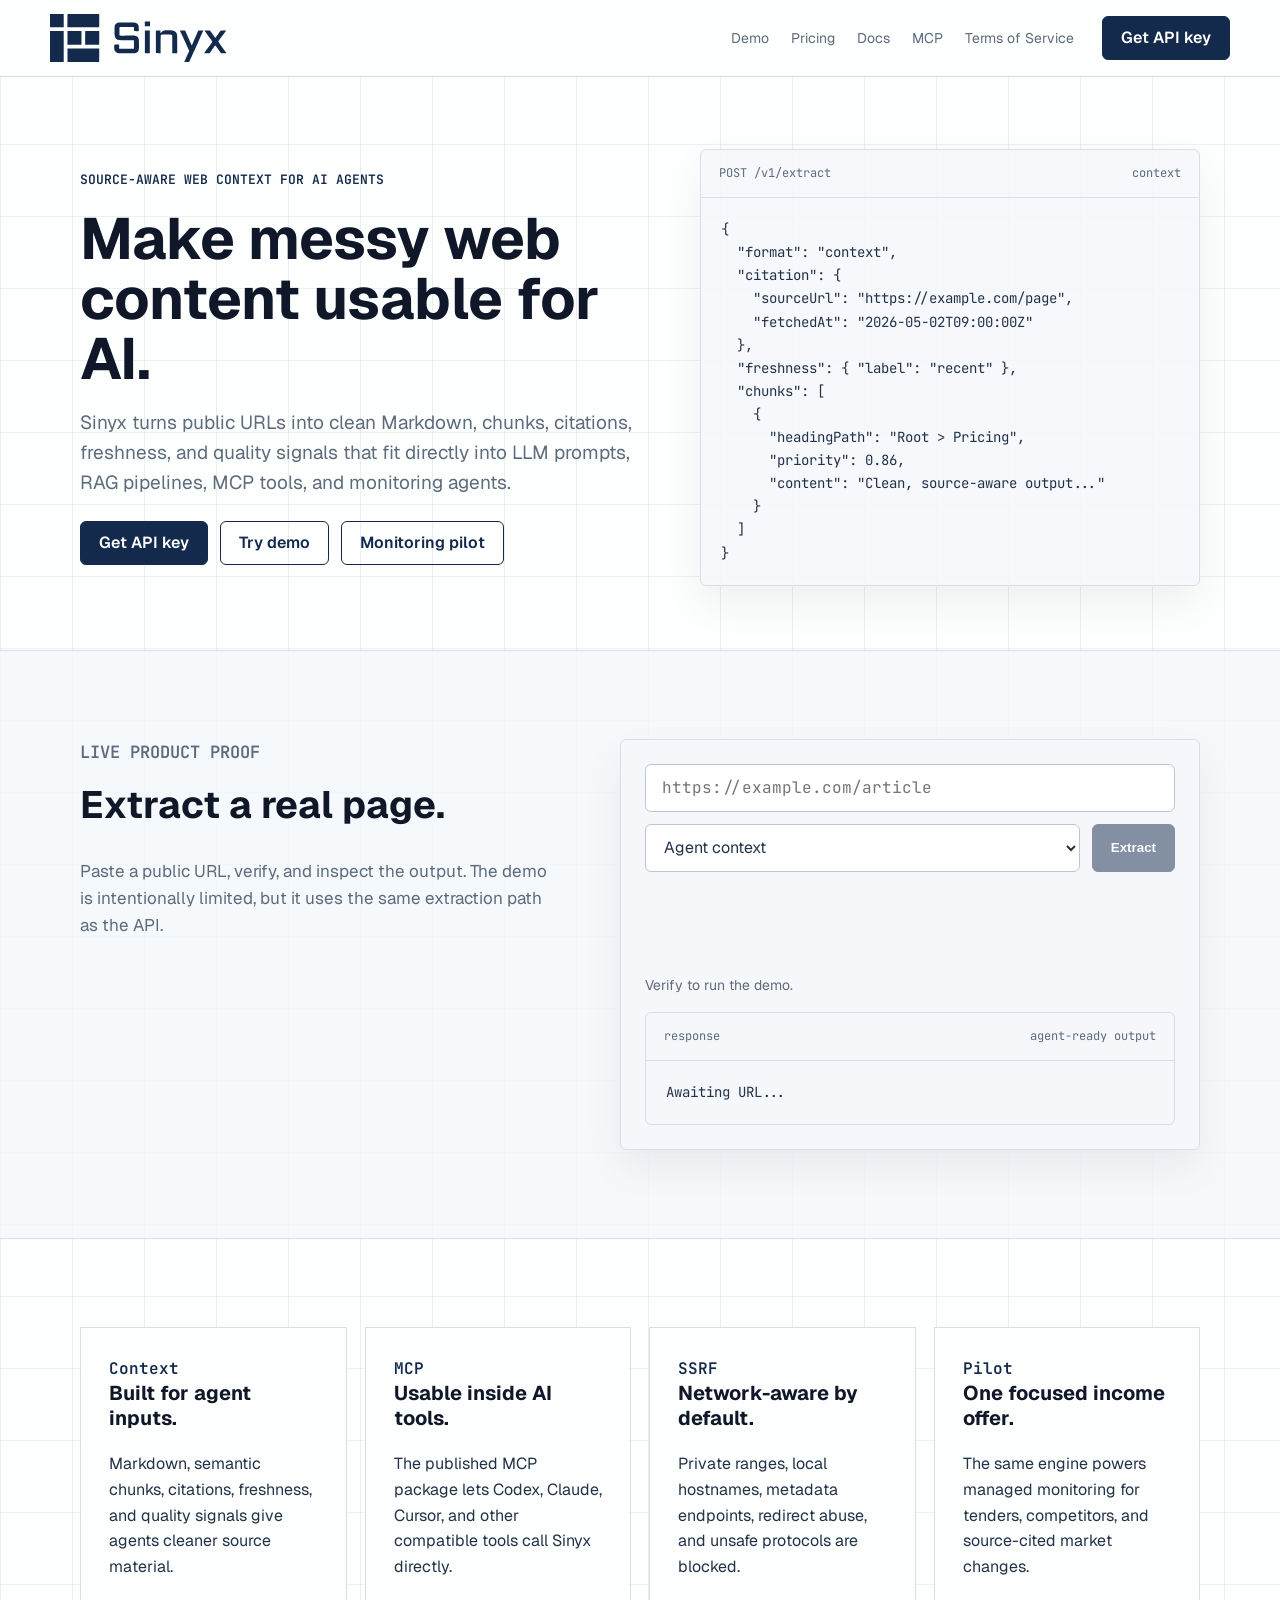
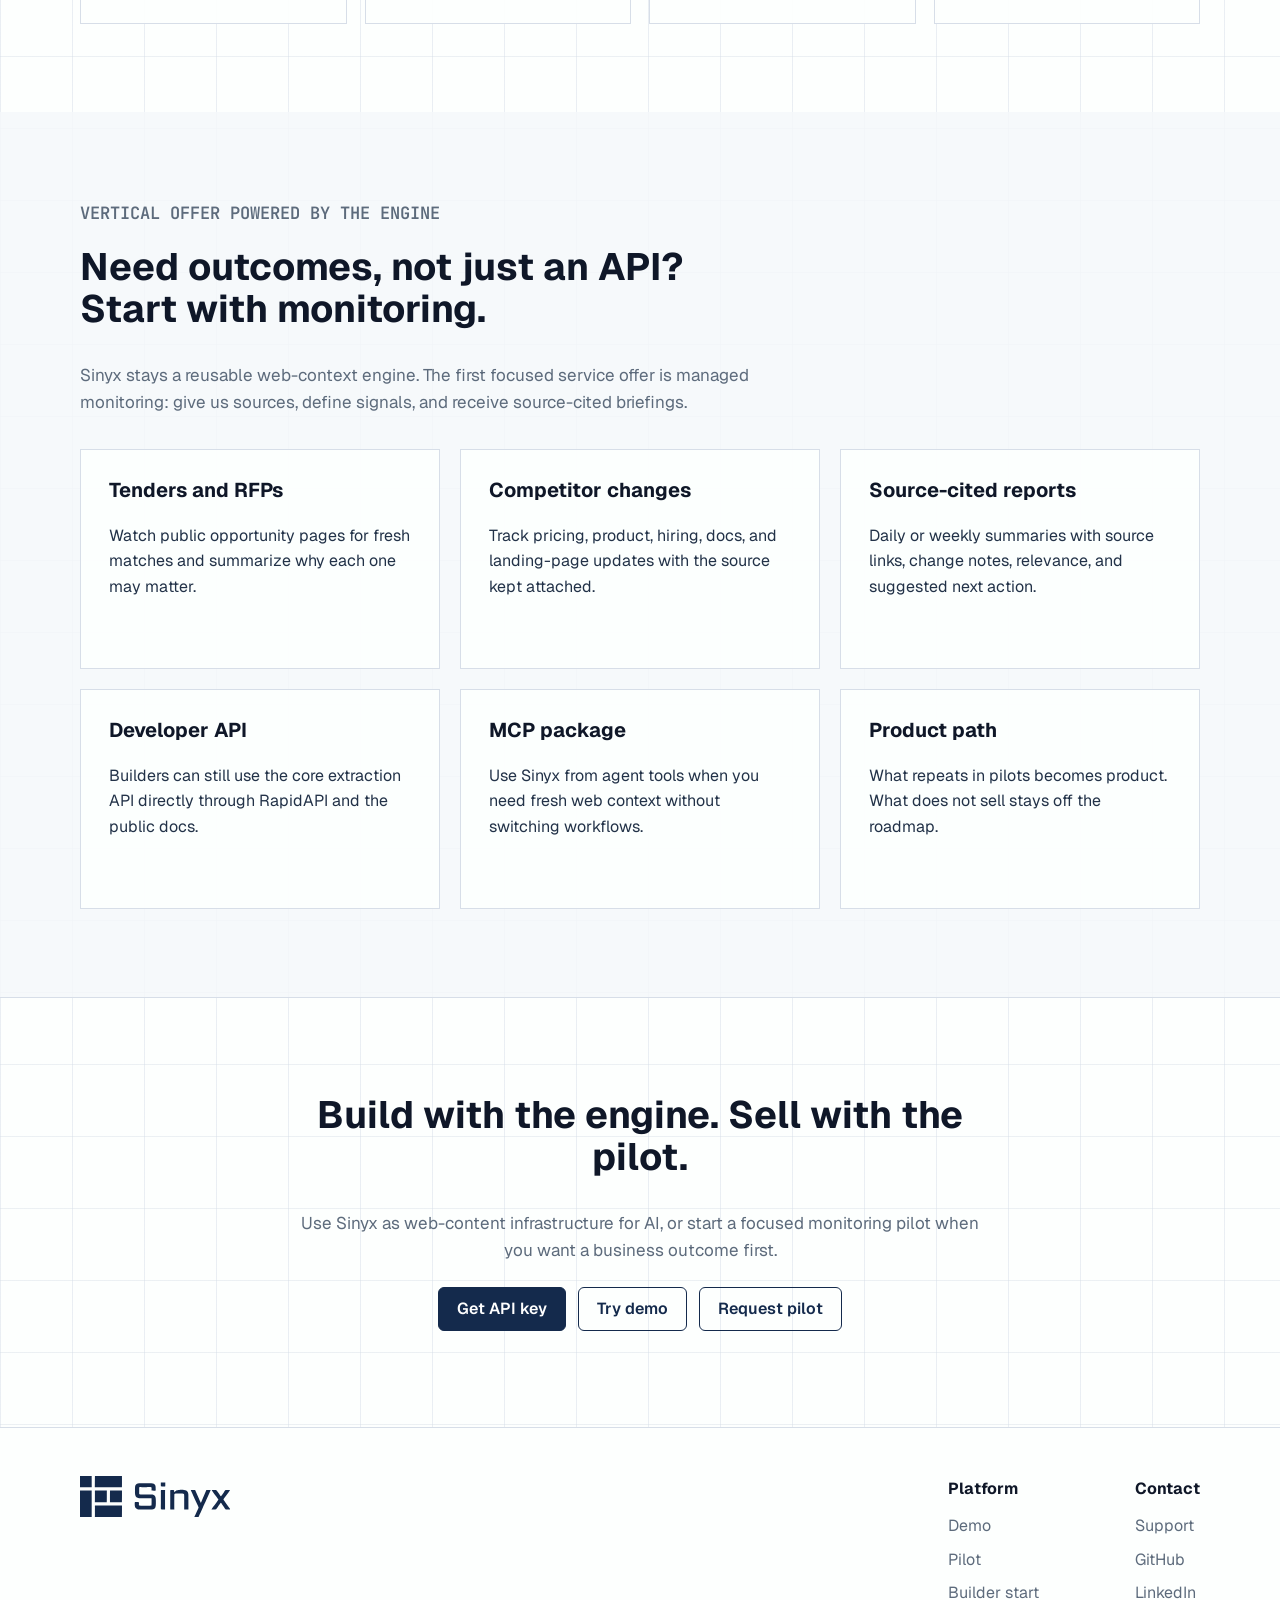
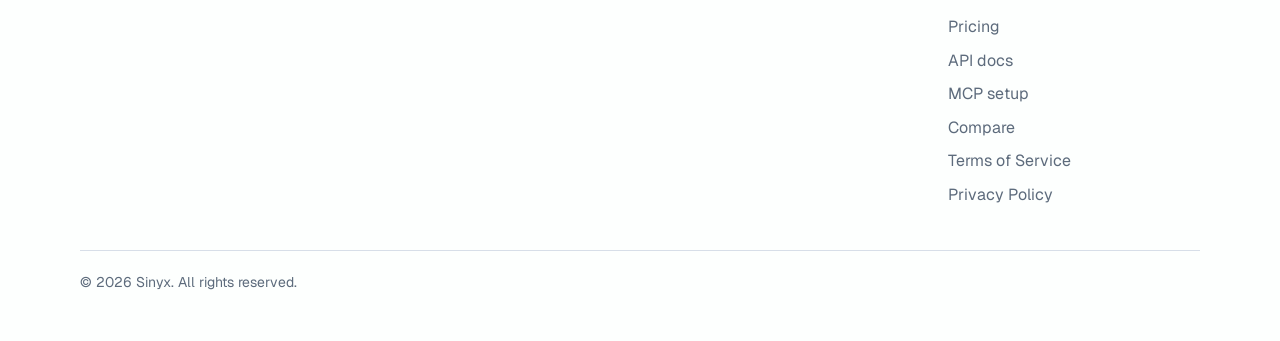
==== commit de4d0092: "Refocus homepage on Sinyx engine" ====
--- a/index.html
+++ b/index.html
@@ -3,18 +3,18 @@
 <head>
   <meta charset="UTF-8">
   <meta name="viewport" content="width=device-width, initial-scale=1.0">
-  <title>Sinyx - Opportunity Monitoring Agent</title>
-  <meta name="description" content="Sinyx monitors public websites for tenders, RFPs, competitor changes, and important business signals, then sends source-cited intelligence briefings.">
+  <title>Sinyx - Web Content Infrastructure for AI</title>
+  <meta name="description" content="Sinyx turns public web pages into clean, source-aware context for AI agents, RAG, MCP tools, and monitoring workflows.">
   <meta name="theme-color" content="#142A4C">
   <link rel="canonical" href="https://sinyx.me/">
-  <meta property="og:title" content="Sinyx - Opportunity Monitoring Agent">
-  <meta property="og:description" content="Source-cited monitoring for tenders, RFPs, competitor changes, and important public web signals.">
+  <meta property="og:title" content="Sinyx - Web Content Infrastructure for AI">
+  <meta property="og:description" content="Clean, source-aware web context for AI agents, RAG, MCP tools, and monitoring workflows.">
   <meta property="og:type" content="website">
   <meta property="og:url" content="https://sinyx.me/">
   <meta property="og:image" content="https://sinyx.me/assets/social/sinyx-og-card.png">
   <meta name="twitter:card" content="summary_large_image">
-  <meta name="twitter:title" content="Sinyx - Opportunity Monitoring Agent">
-  <meta name="twitter:description" content="Source-cited monitoring for tenders, RFPs, competitor changes, and important public web signals.">
+  <meta name="twitter:title" content="Sinyx - Web Content Infrastructure for AI">
+  <meta name="twitter:description" content="Clean, source-aware web context for AI agents, RAG, MCP tools, and monitoring workflows.">
   <meta name="twitter:image" content="https://sinyx.me/assets/social/sinyx-og-card.png">
   <link rel="icon" type="image/svg+xml" href="assets/icons/favicon.svg">
   <link rel="icon" type="image/png" sizes="32x32" href="assets/icons/favicon-32.png">
@@ -27,10 +27,11 @@
   <script type="application/ld+json">
     {
       "@context": "https://schema.org",
-      "@type": "Service",
+      "@type": "SoftwareApplication",
       "name": "Sinyx",
-      "serviceType": "Opportunity monitoring and source intelligence",
-      "description": "Sinyx monitors public websites for tenders, RFPs, competitor changes, and important business signals, then sends source-cited intelligence briefings.",
+      "applicationCategory": "DeveloperApplication",
+      "operatingSystem": "Web",
+      "description": "Sinyx turns public web pages into clean, source-aware context for AI agents, RAG, MCP tools, and monitoring workflows.",
       "url": "https://sinyx.me/",
       "offers": {
         "@type": "Offer",
@@ -51,13 +52,13 @@
         <img src="assets/logo/sinyx-logo-primary.svg" alt="Sinyx" class="brand-logo">
       </a>
       <div class="nav-links">
-        <a href="#pilot">Pilot</a>
+        <a href="#demo">Demo</a>
         <a href="/pricing">Pricing</a>
         <a href="/docs">Docs</a>
         <a href="/mcp">MCP</a>
         <a href="/tos">Terms of Service</a>
       </div>
-      <a class="nav-cta" href="mailto:ibasitkhan.98@gmail.com?subject=Sinyx%20monitoring%20pilot">Request pilot</a>
+      <a class="nav-cta" href="https://rapidapi.com/ibasitkhan98/api/sinyx/pricing" target="_blank" rel="noreferrer">Get API key</a>
     </div>
   </nav>
 
@@ -65,101 +66,153 @@
     <section class="hero-section">
       <div class="shell hero-grid">
         <div class="hero-copy">
-          <p class="eyebrow">Opportunity intelligence for teams</p>
-          <h1>Monitor public websites for business opportunities and market changes.</h1>
-          <p class="hero-text">Sinyx watches tenders, RFPs, competitor pages, vendor updates, and public sources, then turns changes into source-cited briefings your team can act on.</p>
+          <p class="eyebrow">Source-aware web context for AI agents</p>
+          <h1>Make messy web content usable for AI.</h1>
+          <p class="hero-text">Sinyx turns public URLs into clean Markdown, chunks, citations, freshness, and quality signals that fit directly into LLM prompts, RAG pipelines, MCP tools, and monitoring agents.</p>
           <div class="hero-actions">
-            <a class="button button-primary" href="mailto:ibasitkhan.98@gmail.com?subject=Sinyx%20monitoring%20pilot">Request pilot</a>
-            <a class="button button-secondary" href="#pilot">See pilot offer</a>
-            <a class="button button-secondary" href="/docs">API for builders</a>
-          </div>
-        </div>
-
-        <div class="proof-panel" aria-label="Example monitoring briefing">
+            <a class="button button-primary" href="https://rapidapi.com/ibasitkhan98/api/sinyx/pricing" target="_blank" rel="noreferrer">Get API key</a>
+            <a class="button button-secondary" href="#demo">Try demo</a>
+            <a class="button button-secondary" href="#pilot">Monitoring pilot</a>
+          </div>
+        </div>
+
+        <div class="proof-panel" aria-label="Example extraction output">
           <div class="proof-header">
-            <span>weekly intelligence brief</span>
-            <span>source cited</span>
-          </div>
-          <pre><code>New opportunity found
-
-Source: city procurement portal
-Signal: software support RFP posted
-Fit: web app maintenance, 12-month contract
-Action: review by Friday
-
-Why it matters:
-This matches your watchlist for
-public-sector software services.</code></pre>
+            <span>POST /v1/extract</span>
+            <span>context</span>
+          </div>
+          <pre><code>{
+  "format": "context",
+  "citation": {
+    "sourceUrl": "https://example.com/page",
+    "fetchedAt": "2026-05-02T09:00:00Z"
+  },
+  "freshness": { "label": "recent" },
+  "chunks": [
+    {
+      "headingPath": "Root > Pricing",
+      "priority": 0.86,
+      "content": "Clean, source-aware output..."
+    }
+  ]
+}</code></pre>
+        </div>
+      </div>
+    </section>
+
+    <section id="demo" class="demo-section section-band">
+      <div class="shell split-section">
+        <div class="section-copy">
+          <p class="eyebrow">Live product proof</p>
+          <h2>Extract a real page.</h2>
+          <p>Paste a public URL, verify, and inspect the output. The demo is intentionally limited, but it uses the same extraction path as the API.</p>
+        </div>
+
+        <div class="demo-surface">
+          <div class="demo-input-group">
+            <input type="url" id="demo-url" placeholder="https://example.com/article" autocomplete="url" required>
+          </div>
+          <div class="demo-controls">
+            <select id="demo-format" aria-label="Output format">
+              <option value="context" selected>Agent context</option>
+              <option value="markdown">Markdown</option>
+              <option value="chunks">RAG chunks</option>
+              <option value="text">Plain text</option>
+              <option value="html">HTML</option>
+              <option value="full">Full response</option>
+            </select>
+            <button class="button button-primary demo-btn" id="demo-btn" disabled>Extract</button>
+          </div>
+
+          <div class="cf-turnstile-wrapper">
+            <div
+              class="cf-turnstile"
+              data-sitekey="0x4AAAAAADDKt22l6jVfuFID"
+              data-theme="light"
+              data-size="flexible"
+              data-callback="sinyxTurnstileSuccess"
+              data-expired-callback="sinyxTurnstileExpired"
+              data-error-callback="sinyxTurnstileError"></div>
+          </div>
+          <div id="demo-status" class="demo-status" role="status" aria-live="polite">Verify to run the demo.</div>
+
+          <div id="demo-output-container" class="output-panel">
+            <div class="output-header">
+              <span>response</span>
+              <span>agent-ready output</span>
+            </div>
+            <pre><code id="demo-output">Awaiting URL...</code></pre>
+          </div>
         </div>
       </div>
     </section>
 
     <section class="shell trust-grid">
       <article>
-        <span class="metric">Tenders</span>
-        <h3>Find new opportunities.</h3>
-        <p>Watch procurement portals, RFP pages, grant lists, and public opportunity boards for fresh matches.</p>
-      </article>
-      <article>
-        <span class="metric">Competitors</span>
-        <h3>Catch market changes.</h3>
-        <p>Track pricing pages, landing pages, hiring pages, documentation, and positioning shifts.</p>
-      </article>
-      <article>
-        <span class="metric">Sources</span>
-        <h3>Keep the evidence.</h3>
-        <p>Every alert includes the source URL, fetched time, summary, and why the change may matter.</p>
+        <span class="metric">Context</span>
+        <h3>Built for agent inputs.</h3>
+        <p>Markdown, semantic chunks, citations, freshness, and quality signals give agents cleaner source material.</p>
+      </article>
+      <article>
+        <span class="metric">MCP</span>
+        <h3>Usable inside AI tools.</h3>
+        <p>The published MCP package lets Codex, Claude, Cursor, and other compatible tools call Sinyx directly.</p>
+      </article>
+      <article>
+        <span class="metric">SSRF</span>
+        <h3>Network-aware by default.</h3>
+        <p>Private ranges, local hostnames, metadata endpoints, redirect abuse, and unsafe protocols are blocked.</p>
       </article>
       <article>
         <span class="metric">Pilot</span>
-        <h3>Start without a dashboard.</h3>
-        <p>Begin with a managed watchlist and weekly briefings before investing in a custom system.</p>
+        <h3>One focused income offer.</h3>
+        <p>The same engine powers managed monitoring for tenders, competitors, and source-cited market changes.</p>
       </article>
     </section>
 
     <section id="pilot" class="section-band">
       <div class="shell">
         <div class="section-heading">
-          <p class="eyebrow">Managed monitoring pilot</p>
-          <h2>Give Sinyx a watchlist. Get source-cited alerts.</h2>
-          <p>The first offer is intentionally simple: we help define your sources, monitor them, and send briefings when something important appears or changes.</p>
+          <p class="eyebrow">Vertical offer powered by the engine</p>
+          <h2>Need outcomes, not just an API? Start with monitoring.</h2>
+          <p>Sinyx stays a reusable web-context engine. The first focused service offer is managed monitoring: give us sources, define signals, and receive source-cited briefings.</p>
         </div>
         <div class="format-grid">
           <article>
-            <h3>1. Choose sources</h3>
-            <p>Tender portals, competitor pages, vendor docs, public announcements, hiring pages, or niche industry sites.</p>
-          </article>
-          <article>
-            <h3>2. Define signals</h3>
-            <p>New RFPs, pricing changes, product launches, grant windows, policy updates, or lead-quality signals.</p>
-          </article>
-          <article>
-            <h3>3. Receive briefings</h3>
+            <h3>Tenders and RFPs</h3>
+            <p>Watch public opportunity pages for fresh matches and summarize why each one may matter.</p>
+          </article>
+          <article>
+            <h3>Competitor changes</h3>
+            <p>Track pricing, product, hiring, docs, and landing-page updates with the source kept attached.</p>
+          </article>
+          <article>
+            <h3>Source-cited reports</h3>
             <p>Daily or weekly summaries with source links, change notes, relevance, and suggested next action.</p>
           </article>
           <article>
-            <h3>4. Give feedback</h3>
-            <p>Mark alerts as useful or noisy so the watchlist and scoring improve for your business.</p>
-          </article>
-          <article>
-            <h3>5. Productize what repeats</h3>
-            <p>When a workflow proves valuable, we turn it into automation instead of guessing upfront.</p>
-          </article>
-          <article>
-            <h3>Powered by Sinyx API</h3>
-            <p>The same engine remains available for developers through RapidAPI, docs, and MCP.</p>
+            <h3>Developer API</h3>
+            <p>Builders can still use the core extraction API directly through RapidAPI and the public docs.</p>
+          </article>
+          <article>
+            <h3>MCP package</h3>
+            <p>Use Sinyx from agent tools when you need fresh web context without switching workflows.</p>
+          </article>
+          <article>
+            <h3>Product path</h3>
+            <p>What repeats in pilots becomes product. What does not sell stays off the roadmap.</p>
           </article>
         </div>
       </div>
     </section>
 
     <section class="shell final-cta">
-      <h2>Start with a focused monitoring pilot.</h2>
-      <p>Send the sources you care about. We will turn them into a source-cited opportunity brief before building anything heavy.</p>
+      <h2>Build with the engine. Sell with the pilot.</h2>
+      <p>Use Sinyx as web-content infrastructure for AI, or start a focused monitoring pilot when you want a business outcome first.</p>
       <div class="hero-actions">
-        <a class="button button-primary" href="mailto:ibasitkhan.98@gmail.com?subject=Sinyx%20monitoring%20pilot">Request pilot</a>
-        <a class="button button-secondary" href="https://rapidapi.com/ibasitkhan98/api/sinyx/pricing" target="_blank" rel="noreferrer">Use API</a>
-        <a class="button button-secondary" href="/start">Builder quickstart</a>
+        <a class="button button-primary" href="https://rapidapi.com/ibasitkhan98/api/sinyx/pricing" target="_blank" rel="noreferrer">Get API key</a>
+        <a class="button button-secondary" href="#demo">Try demo</a>
+        <a class="button button-secondary" href="mailto:ibasitkhan.98@gmail.com?subject=Sinyx%20monitoring%20pilot">Request pilot</a>
       </div>
     </section>
   </main>
@@ -169,6 +222,7 @@
       <img src="assets/logo/sinyx-logo-primary.svg" alt="Sinyx" class="footer-logo">
       <div>
         <h4>Platform</h4>
+        <a href="#demo">Demo</a>
         <a href="#pilot">Pilot</a>
         <a href="/start">Builder start</a>
         <a href="/pricing">Pricing</a>
@@ -189,5 +243,7 @@
       <p>&copy; 2026 Sinyx. All rights reserved.</p>
     </div>
   </footer>
+  <script src="script.js" defer></script>
+  <script src="https://challenges.cloudflare.com/turnstile/v0/api.js" defer></script>
 </body>
 </html>
--- a/styles.css
+++ b/styles.css
@@ -124,14 +124,14 @@
 }
 
 .hero-section {
-  padding: 112px 0 88px;
+  padding: 72px 0 64px;
   border-bottom: 1px solid var(--border);
 }
 
 .hero-grid {
   display: grid;
   grid-template-columns: minmax(0, 1fr) minmax(360px, 500px);
-  gap: 64px;
+  gap: 56px;
   align-items: center;
 }
 
@@ -153,10 +153,10 @@
 
 h1 {
   max-width: 720px;
-  margin-bottom: 24px;
+  margin-bottom: 18px;
   color: var(--text-strong);
-  font-size: 64px;
-  line-height: 1.02;
+  font-size: 58px;
+  line-height: 1.04;
   letter-spacing: 0;
 }
 
@@ -176,14 +176,14 @@
 .hero-text {
   max-width: 640px;
   color: var(--text-muted);
-  font-size: 20px;
+  font-size: 19px;
 }
 
 .hero-actions {
   display: flex;
   flex-wrap: wrap;
   gap: 12px;
-  margin-top: 32px;
+  margin-top: 22px;
 }
 
 .proof-panel,
@@ -224,11 +224,11 @@
 .proof-panel pre,
 .output-panel pre,
 .doc-section pre {
-  padding: 22px;
+  padding: 20px;
   color: var(--text);
   font-family: var(--mono);
   font-size: 14px;
-  line-height: 1.75;
+  line-height: 1.65;
 }
 
 .section-band {
@@ -663,7 +663,7 @@
   .hero-section,
   .section-band,
   .doc-layout {
-    padding: 64px 0;
+    padding: 54px 0;
   }
 
   .demo-controls {
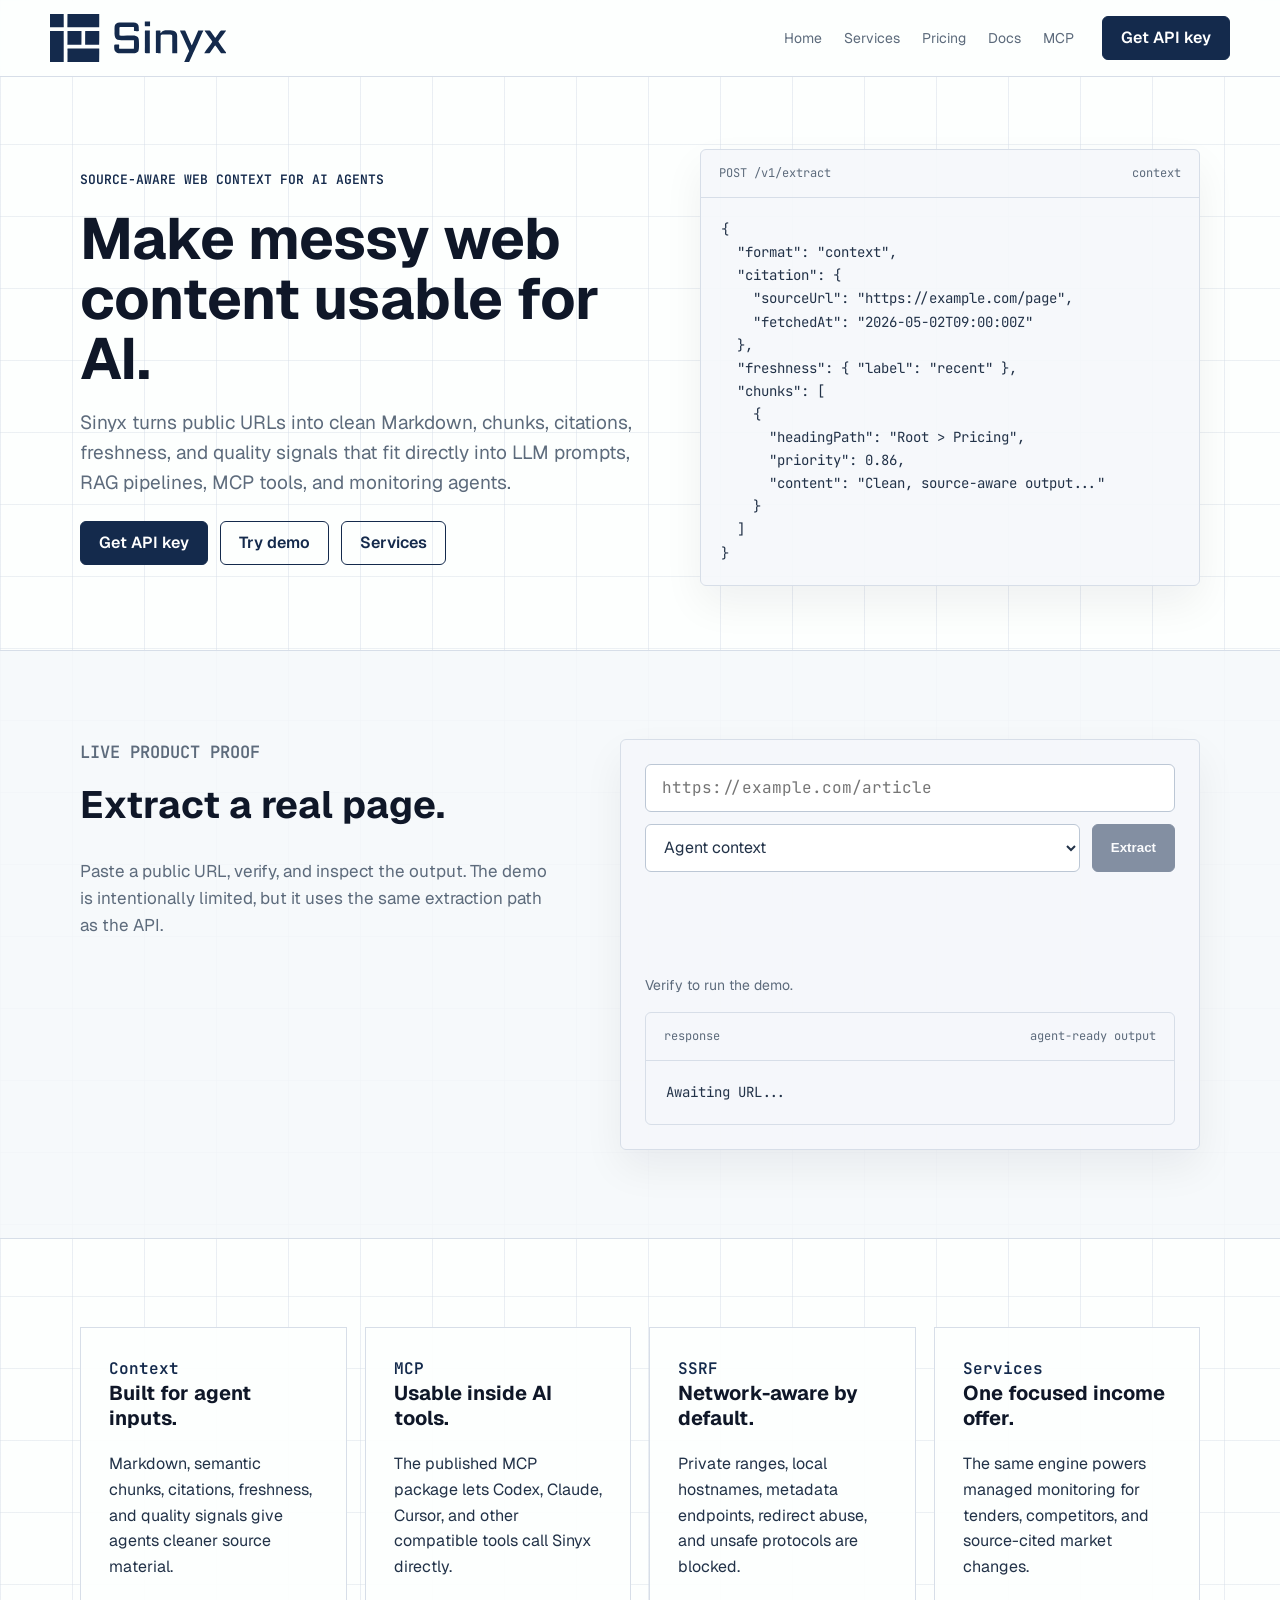
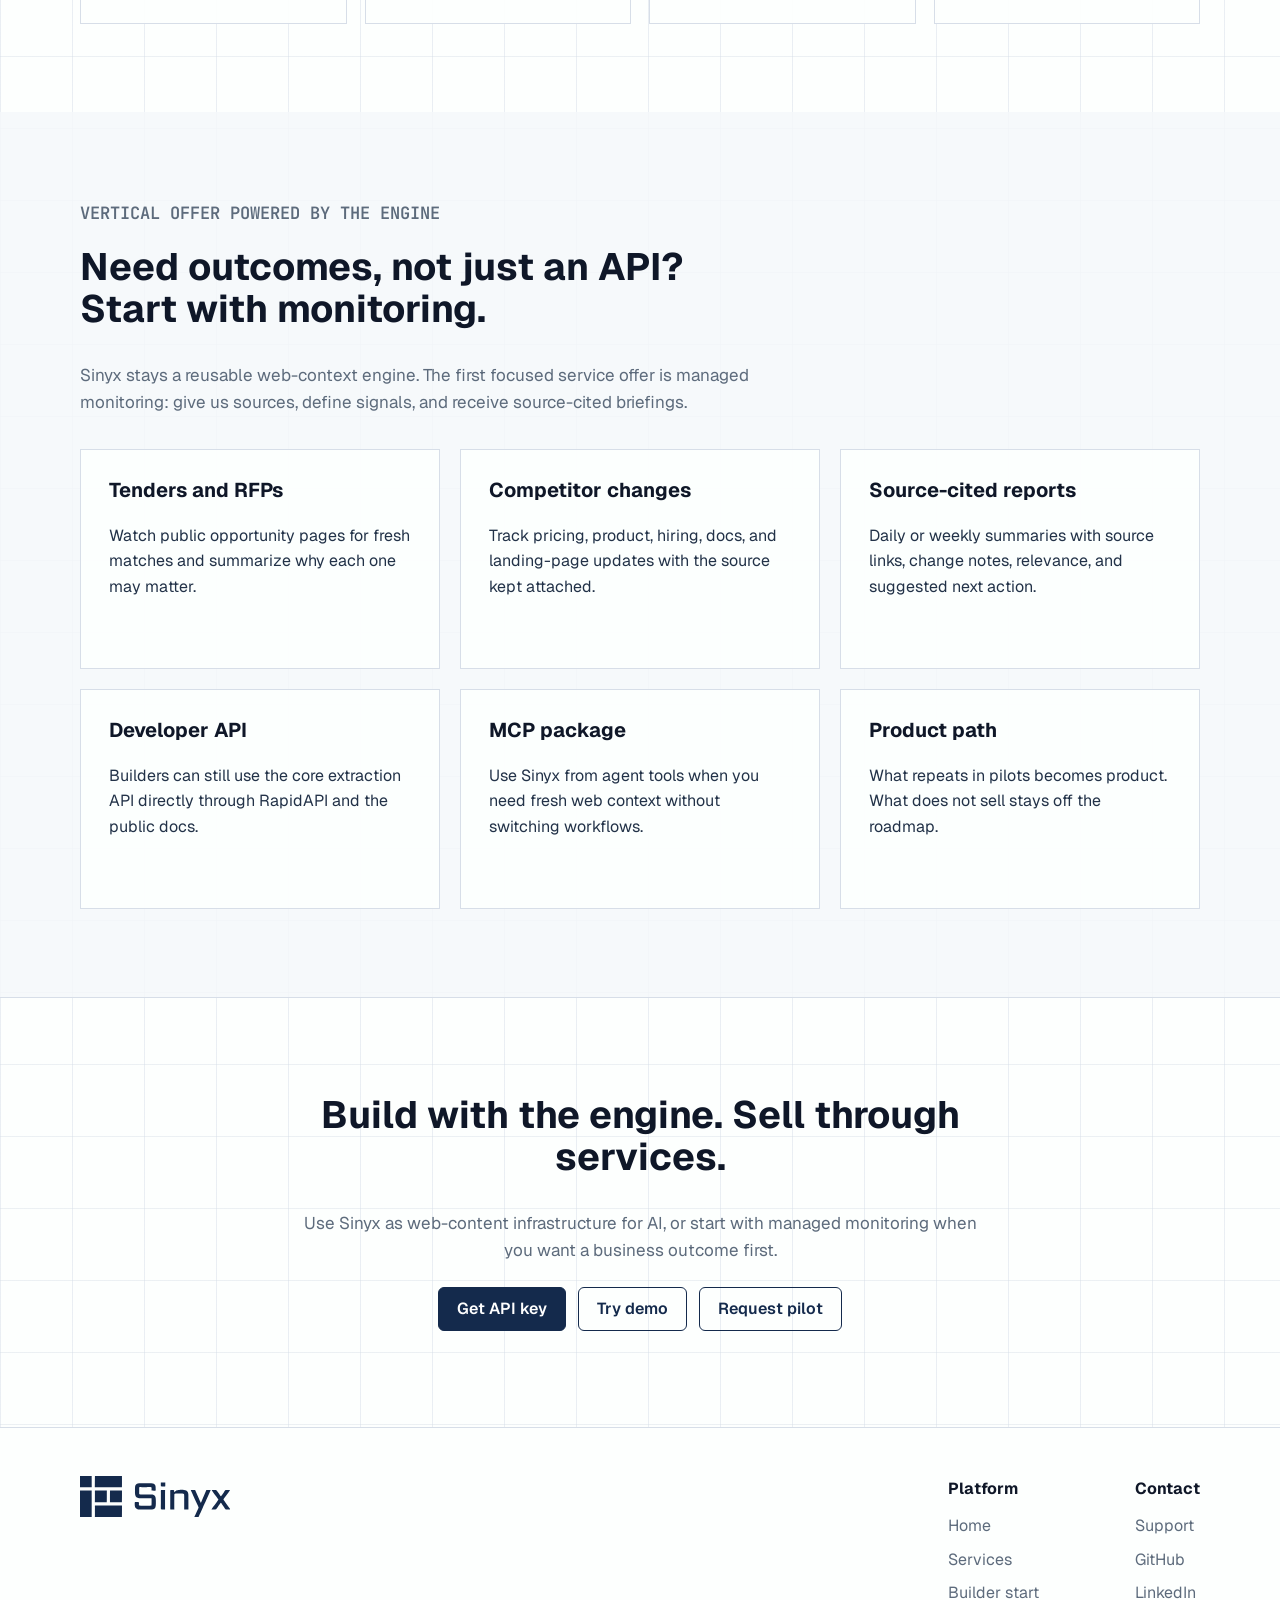
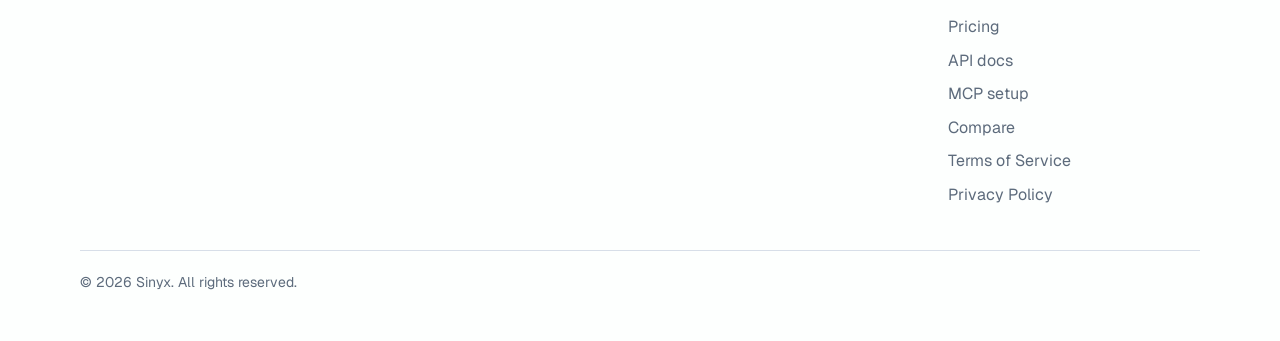
==== commit 29f94bbb: "Clarify services navigation" ====
--- a/index.html
+++ b/index.html
@@ -52,11 +52,11 @@
         <img src="assets/logo/sinyx-logo-primary.svg" alt="Sinyx" class="brand-logo">
       </a>
       <div class="nav-links">
-        <a href="#demo">Demo</a>
+        <a href="/">Home</a>
+        <a href="#services">Services</a>
         <a href="/pricing">Pricing</a>
         <a href="/docs">Docs</a>
         <a href="/mcp">MCP</a>
-        <a href="/tos">Terms of Service</a>
       </div>
       <a class="nav-cta" href="https://rapidapi.com/ibasitkhan98/api/sinyx/pricing" target="_blank" rel="noreferrer">Get API key</a>
     </div>
@@ -72,7 +72,7 @@
           <div class="hero-actions">
             <a class="button button-primary" href="https://rapidapi.com/ibasitkhan98/api/sinyx/pricing" target="_blank" rel="noreferrer">Get API key</a>
             <a class="button button-secondary" href="#demo">Try demo</a>
-            <a class="button button-secondary" href="#pilot">Monitoring pilot</a>
+            <a class="button button-secondary" href="#services">Services</a>
           </div>
         </div>
 
@@ -164,13 +164,13 @@
         <p>Private ranges, local hostnames, metadata endpoints, redirect abuse, and unsafe protocols are blocked.</p>
       </article>
       <article>
-        <span class="metric">Pilot</span>
+        <span class="metric">Services</span>
         <h3>One focused income offer.</h3>
         <p>The same engine powers managed monitoring for tenders, competitors, and source-cited market changes.</p>
       </article>
     </section>
 
-    <section id="pilot" class="section-band">
+    <section id="services" class="section-band">
       <div class="shell">
         <div class="section-heading">
           <p class="eyebrow">Vertical offer powered by the engine</p>
@@ -207,8 +207,8 @@
     </section>
 
     <section class="shell final-cta">
-      <h2>Build with the engine. Sell with the pilot.</h2>
-      <p>Use Sinyx as web-content infrastructure for AI, or start a focused monitoring pilot when you want a business outcome first.</p>
+      <h2>Build with the engine. Sell through services.</h2>
+      <p>Use Sinyx as web-content infrastructure for AI, or start with managed monitoring when you want a business outcome first.</p>
       <div class="hero-actions">
         <a class="button button-primary" href="https://rapidapi.com/ibasitkhan98/api/sinyx/pricing" target="_blank" rel="noreferrer">Get API key</a>
         <a class="button button-secondary" href="#demo">Try demo</a>
@@ -222,8 +222,8 @@
       <img src="assets/logo/sinyx-logo-primary.svg" alt="Sinyx" class="footer-logo">
       <div>
         <h4>Platform</h4>
-        <a href="#demo">Demo</a>
-        <a href="#pilot">Pilot</a>
+        <a href="/">Home</a>
+        <a href="#services">Services</a>
         <a href="/start">Builder start</a>
         <a href="/pricing">Pricing</a>
         <a href="/docs">API docs</a>
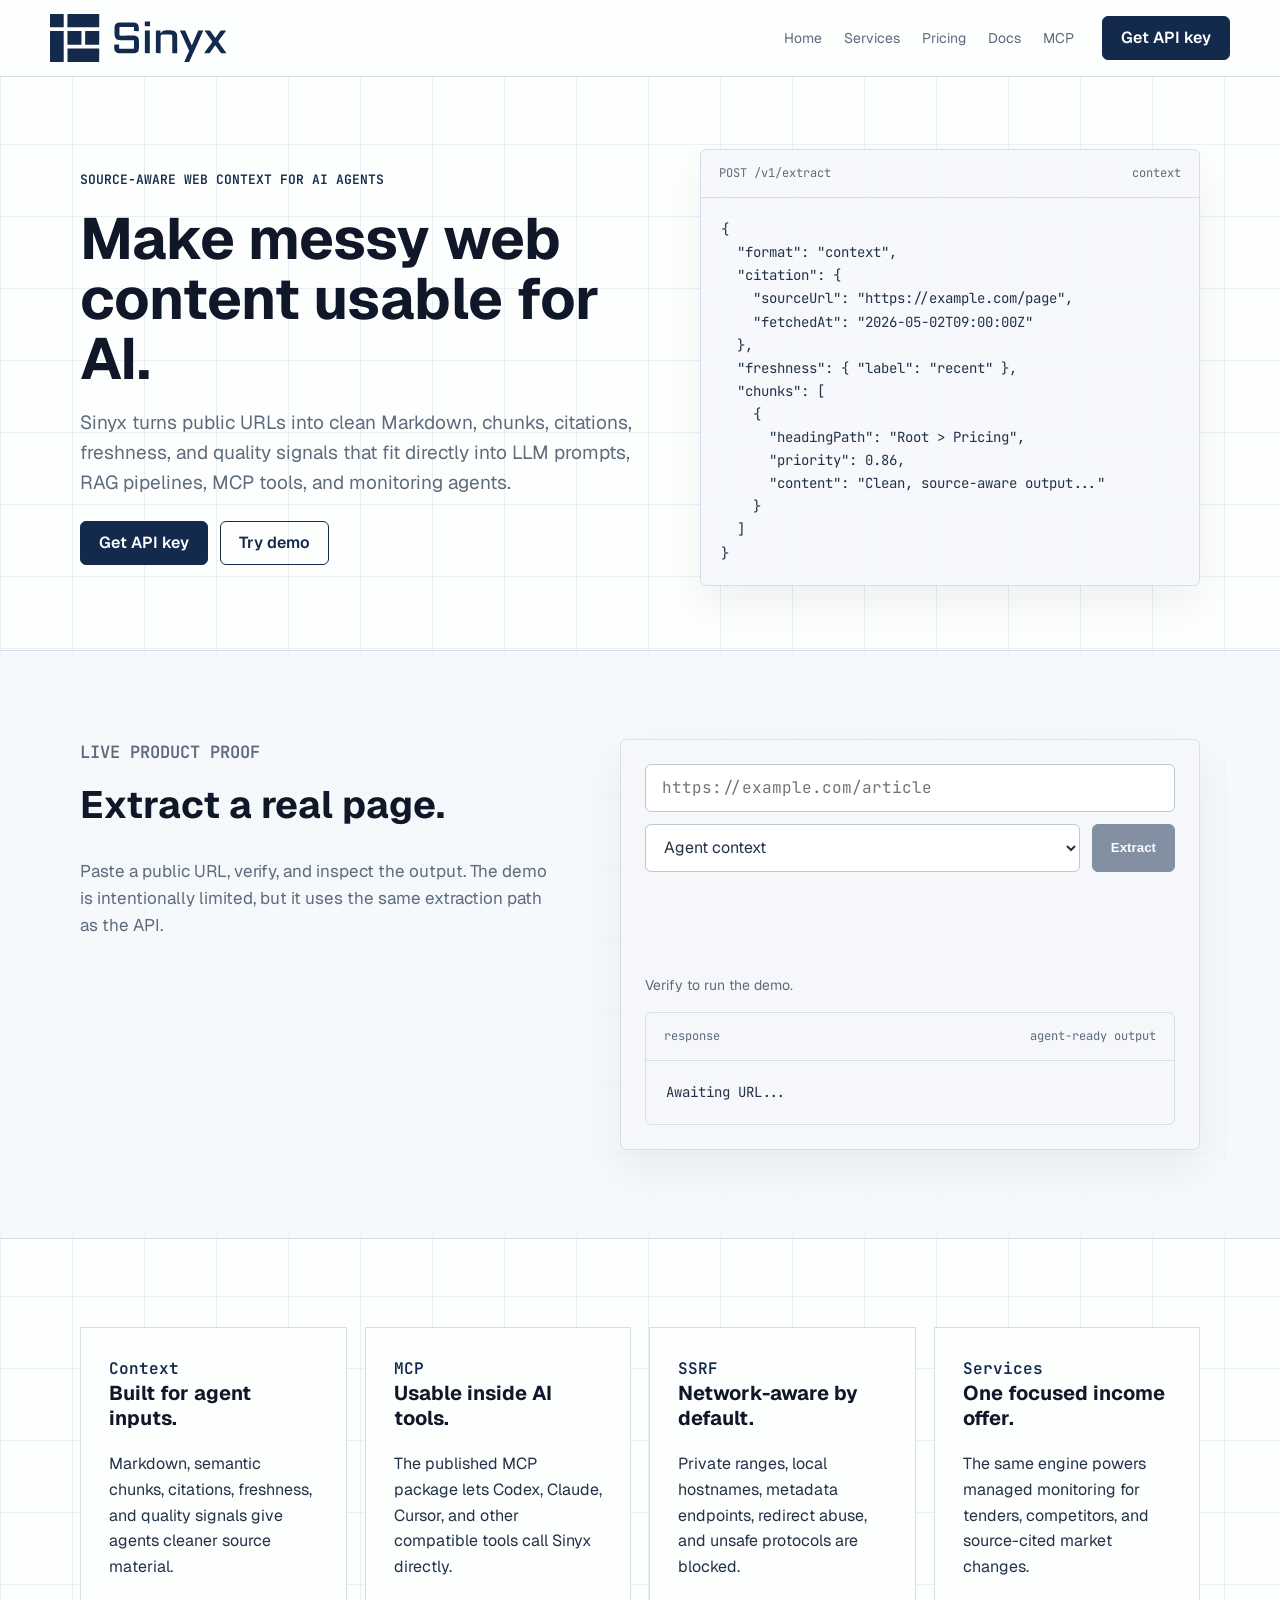
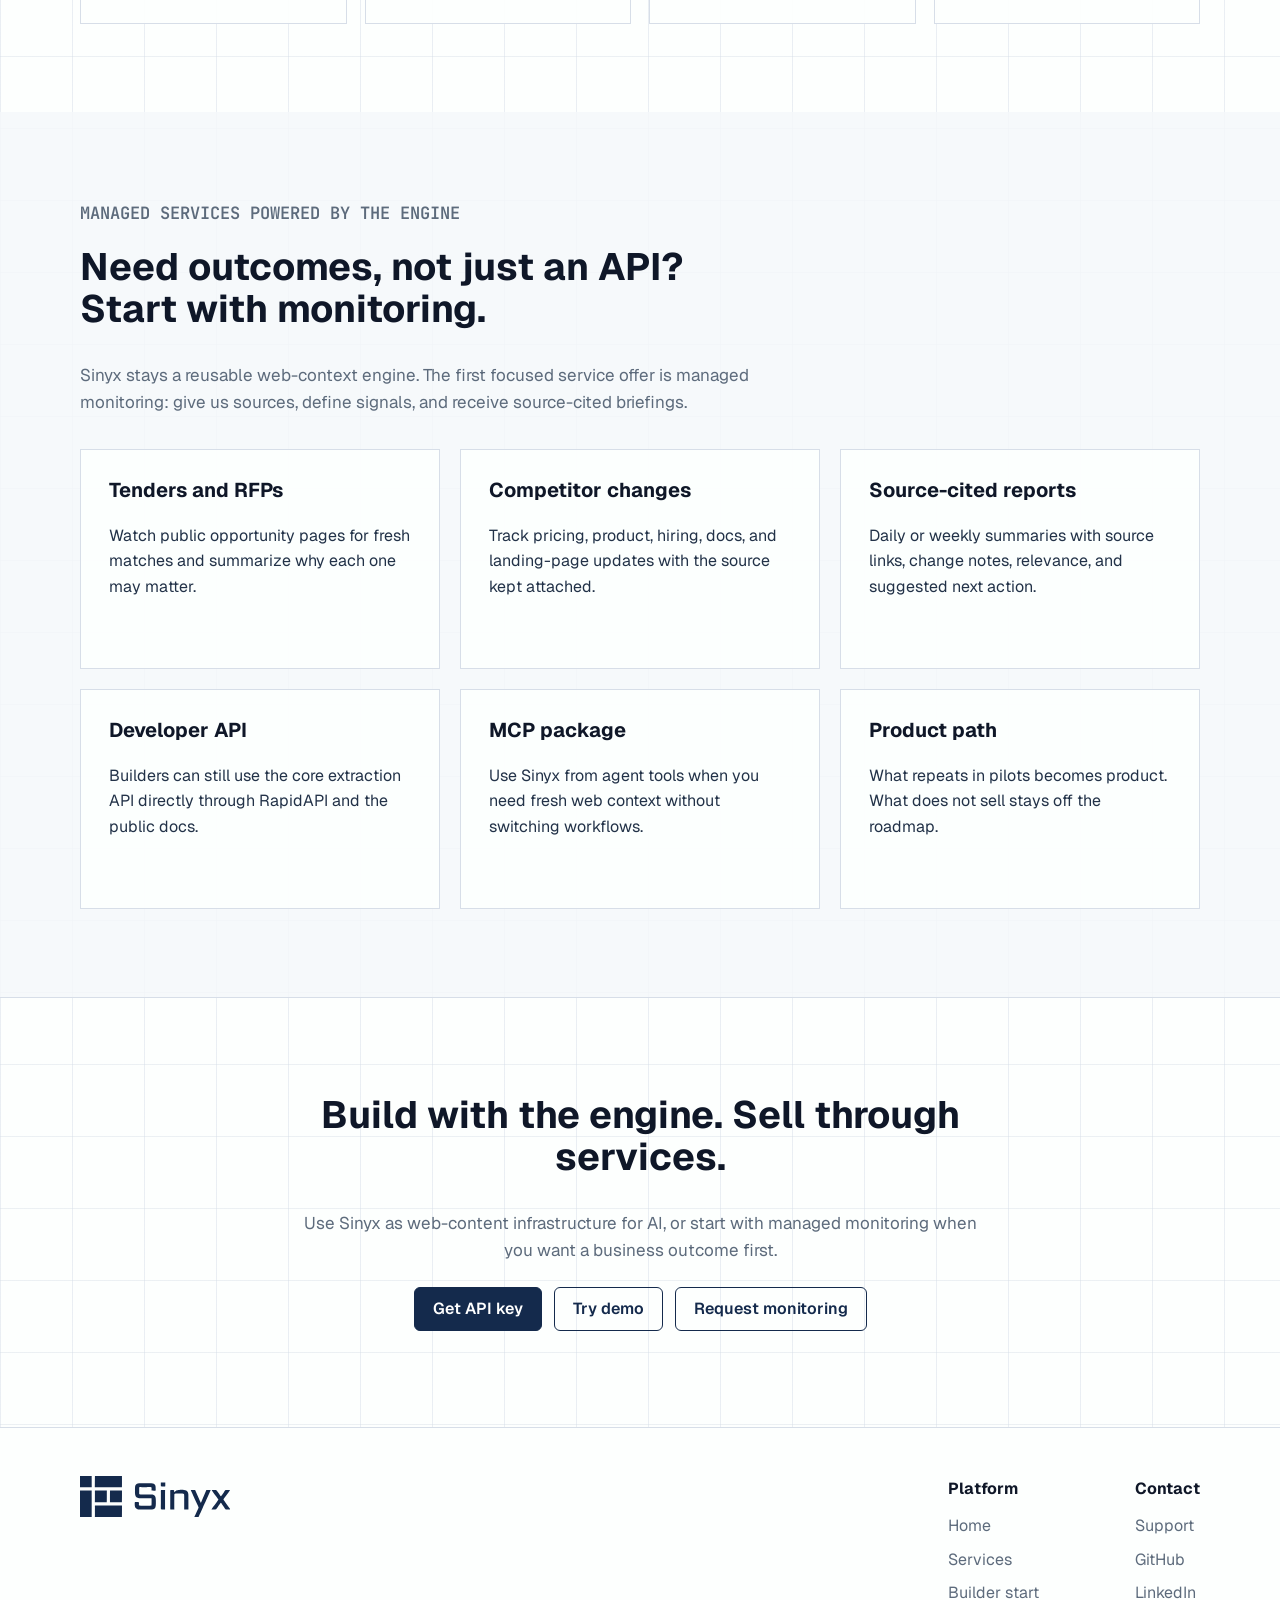
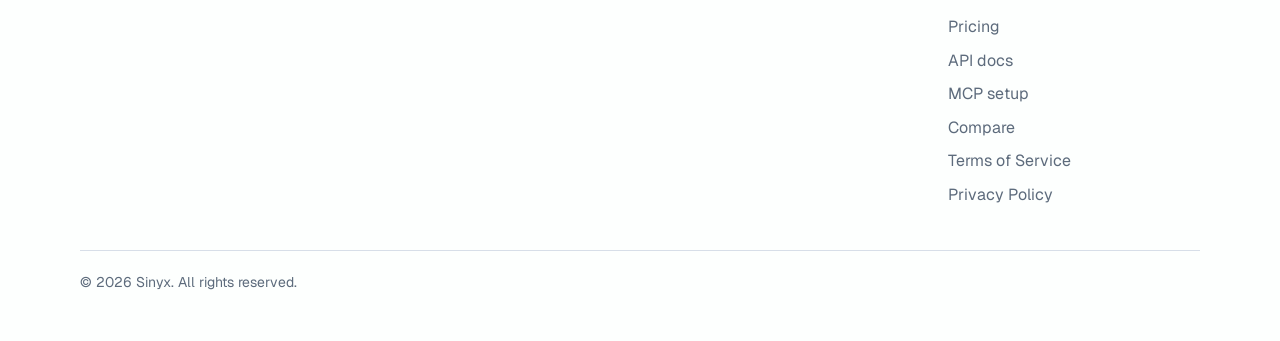
==== commit be34585a: "Polish homepage services copy" ====
--- a/index.html
+++ b/index.html
@@ -72,7 +72,6 @@
           <div class="hero-actions">
             <a class="button button-primary" href="https://rapidapi.com/ibasitkhan98/api/sinyx/pricing" target="_blank" rel="noreferrer">Get API key</a>
             <a class="button button-secondary" href="#demo">Try demo</a>
-            <a class="button button-secondary" href="#services">Services</a>
           </div>
         </div>
 
@@ -173,7 +172,7 @@
     <section id="services" class="section-band">
       <div class="shell">
         <div class="section-heading">
-          <p class="eyebrow">Vertical offer powered by the engine</p>
+          <p class="eyebrow">Managed services powered by the engine</p>
           <h2>Need outcomes, not just an API? Start with monitoring.</h2>
           <p>Sinyx stays a reusable web-context engine. The first focused service offer is managed monitoring: give us sources, define signals, and receive source-cited briefings.</p>
         </div>
@@ -212,7 +211,7 @@
       <div class="hero-actions">
         <a class="button button-primary" href="https://rapidapi.com/ibasitkhan98/api/sinyx/pricing" target="_blank" rel="noreferrer">Get API key</a>
         <a class="button button-secondary" href="#demo">Try demo</a>
-        <a class="button button-secondary" href="mailto:ibasitkhan.98@gmail.com?subject=Sinyx%20monitoring%20pilot">Request pilot</a>
+        <a class="button button-secondary" href="mailto:ibasitkhan.98@gmail.com?subject=Sinyx%20monitoring%20service">Request monitoring</a>
       </div>
     </section>
   </main>
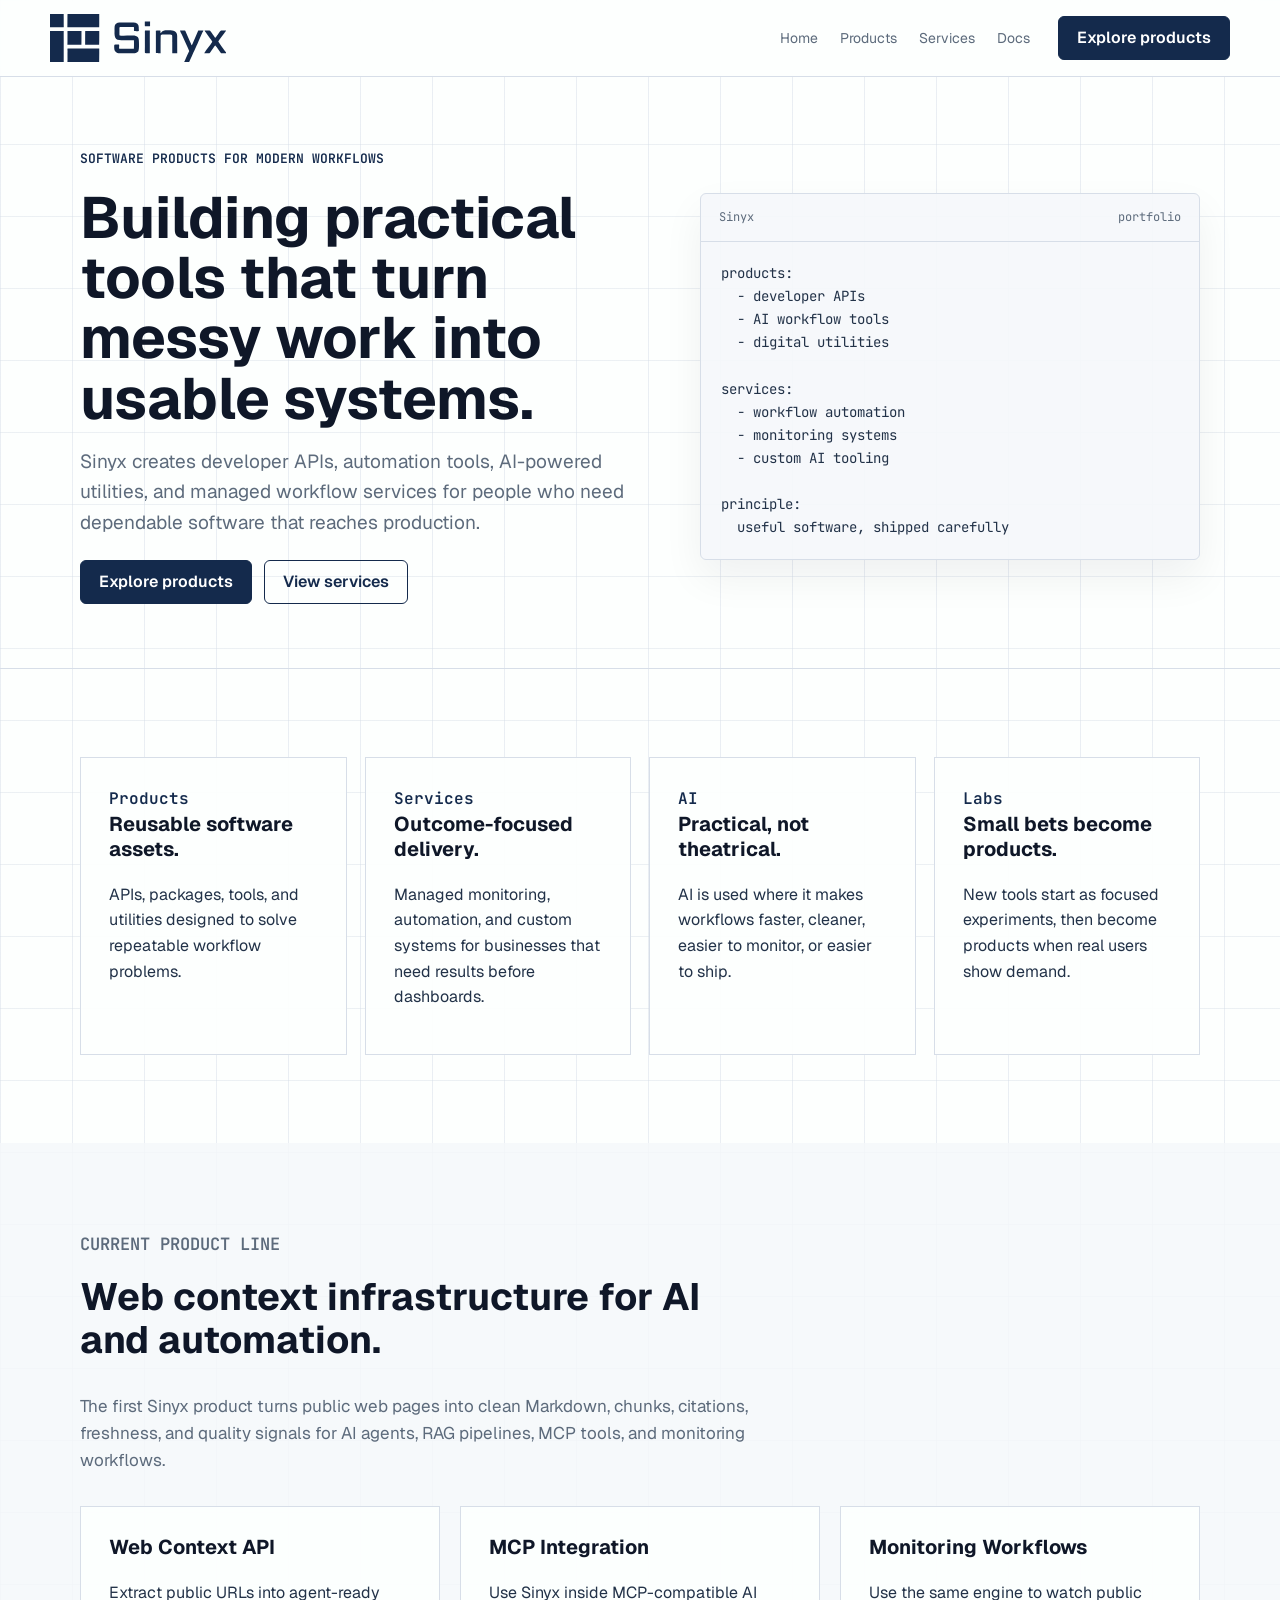
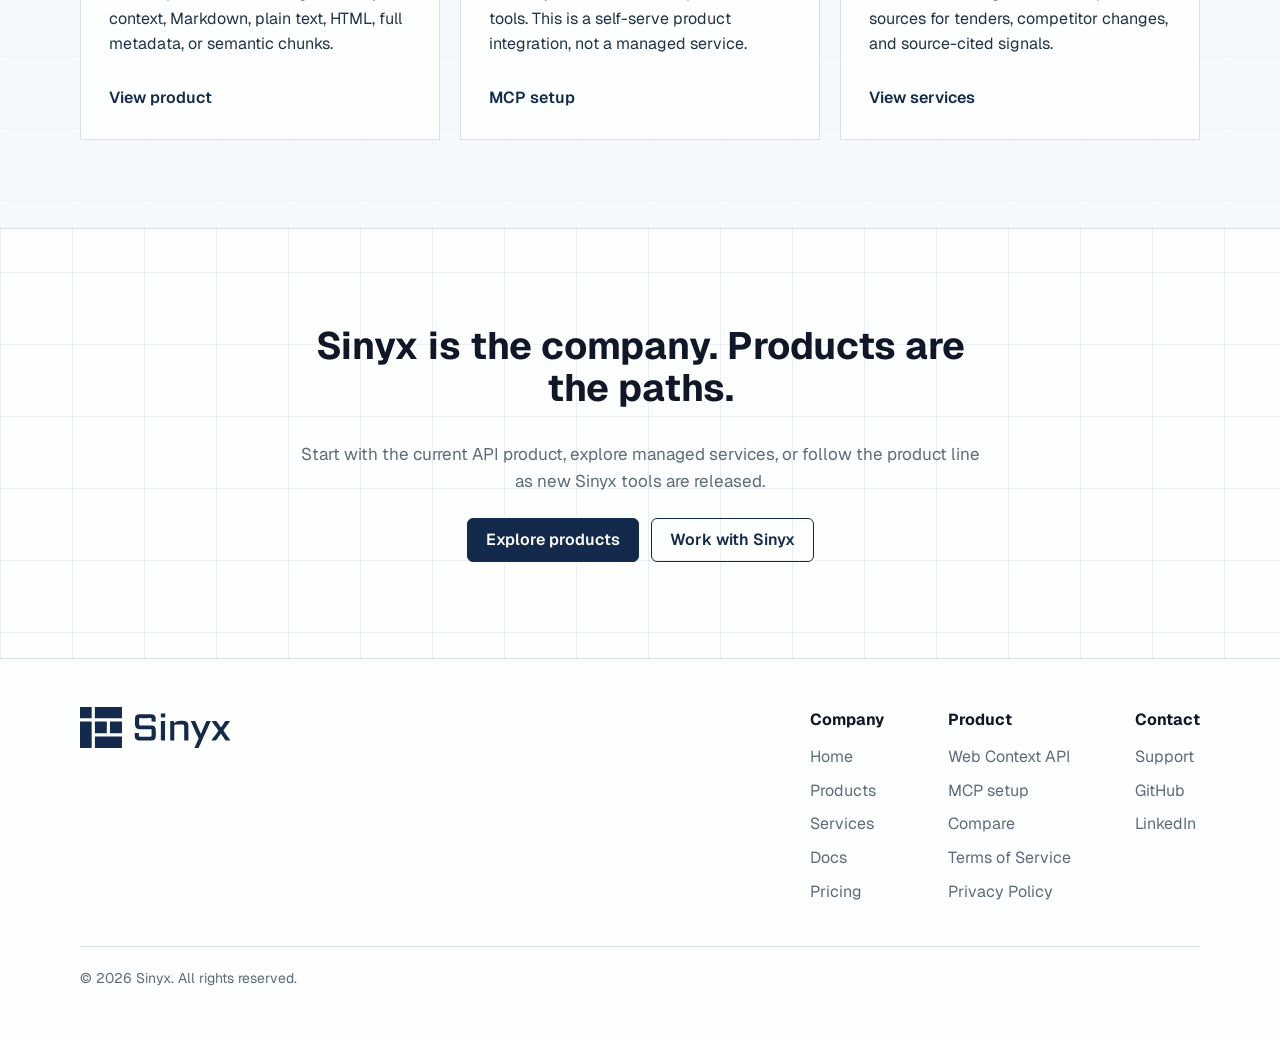
==== commit a338f2e5: "Restructure site around Sinyx company brand" ====
--- a/index.html
+++ b/index.html
@@ -3,18 +3,18 @@
 <head>
   <meta charset="UTF-8">
   <meta name="viewport" content="width=device-width, initial-scale=1.0">
-  <title>Sinyx - Web Content Infrastructure for AI</title>
-  <meta name="description" content="Sinyx turns public web pages into clean, source-aware context for AI agents, RAG, MCP tools, and monitoring workflows.">
+  <title>Sinyx - Practical Software Products for Modern Workflows</title>
+  <meta name="description" content="Sinyx builds practical software products across developer APIs, automation, AI tools, digital utilities, and managed workflow services.">
   <meta name="theme-color" content="#142A4C">
   <link rel="canonical" href="https://sinyx.me/">
-  <meta property="og:title" content="Sinyx - Web Content Infrastructure for AI">
-  <meta property="og:description" content="Clean, source-aware web context for AI agents, RAG, MCP tools, and monitoring workflows.">
+  <meta property="og:title" content="Sinyx - Practical Software Products">
+  <meta property="og:description" content="Developer APIs, automation, AI tools, digital utilities, and managed workflow services from Sinyx.">
   <meta property="og:type" content="website">
   <meta property="og:url" content="https://sinyx.me/">
   <meta property="og:image" content="https://sinyx.me/assets/social/sinyx-og-card.png">
   <meta name="twitter:card" content="summary_large_image">
-  <meta name="twitter:title" content="Sinyx - Web Content Infrastructure for AI">
-  <meta name="twitter:description" content="Clean, source-aware web context for AI agents, RAG, MCP tools, and monitoring workflows.">
+  <meta name="twitter:title" content="Sinyx - Practical Software Products">
+  <meta name="twitter:description" content="Developer APIs, automation, AI tools, digital utilities, and managed workflow services from Sinyx.">
   <meta name="twitter:image" content="https://sinyx.me/assets/social/sinyx-og-card.png">
   <link rel="icon" type="image/svg+xml" href="assets/icons/favicon.svg">
   <link rel="icon" type="image/png" sizes="32x32" href="assets/icons/favicon-32.png">
@@ -27,21 +27,14 @@
   <script type="application/ld+json">
     {
       "@context": "https://schema.org",
-      "@type": "SoftwareApplication",
+      "@type": "Organization",
       "name": "Sinyx",
-      "applicationCategory": "DeveloperApplication",
-      "operatingSystem": "Web",
-      "description": "Sinyx turns public web pages into clean, source-aware context for AI agents, RAG, MCP tools, and monitoring workflows.",
+      "description": "Sinyx builds practical software products across developer APIs, automation, AI tools, digital utilities, and managed workflow services.",
       "url": "https://sinyx.me/",
-      "offers": {
-        "@type": "Offer",
-        "url": "https://rapidapi.com/ibasitkhan98/api/sinyx/pricing"
-      },
-      "creator": {
-        "@type": "Organization",
-        "name": "Sinyx",
-        "url": "https://sinyx.me/"
-      }
+      "sameAs": [
+        "https://github.com/imbasito",
+        "https://www.linkedin.com/in/imbasito"
+      ]
     }
   </script>
 </head>
@@ -53,12 +46,11 @@
       </a>
       <div class="nav-links">
         <a href="/">Home</a>
-        <a href="#services">Services</a>
-        <a href="/pricing">Pricing</a>
+        <a href="/products">Products</a>
+        <a href="/services">Services</a>
         <a href="/docs">Docs</a>
-        <a href="/mcp">MCP</a>
       </div>
-      <a class="nav-cta" href="https://rapidapi.com/ibasitkhan98/api/sinyx/pricing" target="_blank" rel="noreferrer">Get API key</a>
+      <a class="nav-cta" href="/products">Explore products</a>
     </div>
   </nav>
 
@@ -66,166 +58,110 @@
     <section class="hero-section">
       <div class="shell hero-grid">
         <div class="hero-copy">
-          <p class="eyebrow">Source-aware web context for AI agents</p>
-          <h1>Make messy web content usable for AI.</h1>
-          <p class="hero-text">Sinyx turns public URLs into clean Markdown, chunks, citations, freshness, and quality signals that fit directly into LLM prompts, RAG pipelines, MCP tools, and monitoring agents.</p>
+          <p class="eyebrow">Software products for modern workflows</p>
+          <h1>Building practical tools that turn messy work into usable systems.</h1>
+          <p class="hero-text">Sinyx creates developer APIs, automation tools, AI-powered utilities, and managed workflow services for people who need dependable software that reaches production.</p>
           <div class="hero-actions">
-            <a class="button button-primary" href="https://rapidapi.com/ibasitkhan98/api/sinyx/pricing" target="_blank" rel="noreferrer">Get API key</a>
-            <a class="button button-secondary" href="#demo">Try demo</a>
+            <a class="button button-primary" href="/products">Explore products</a>
+            <a class="button button-secondary" href="/services">View services</a>
           </div>
         </div>
 
-        <div class="proof-panel" aria-label="Example extraction output">
+        <div class="proof-panel" aria-label="Sinyx focus areas">
           <div class="proof-header">
-            <span>POST /v1/extract</span>
-            <span>context</span>
+            <span>Sinyx</span>
+            <span>portfolio</span>
           </div>
-          <pre><code>{
-  "format": "context",
-  "citation": {
-    "sourceUrl": "https://example.com/page",
-    "fetchedAt": "2026-05-02T09:00:00Z"
-  },
-  "freshness": { "label": "recent" },
-  "chunks": [
-    {
-      "headingPath": "Root > Pricing",
-      "priority": 0.86,
-      "content": "Clean, source-aware output..."
-    }
-  ]
-}</code></pre>
-        </div>
-      </div>
-    </section>
+          <pre><code>products:
+  - developer APIs
+  - AI workflow tools
+  - digital utilities
 
-    <section id="demo" class="demo-section section-band">
-      <div class="shell split-section">
-        <div class="section-copy">
-          <p class="eyebrow">Live product proof</p>
-          <h2>Extract a real page.</h2>
-          <p>Paste a public URL, verify, and inspect the output. The demo is intentionally limited, but it uses the same extraction path as the API.</p>
-        </div>
+services:
+  - workflow automation
+  - monitoring systems
+  - custom AI tooling
 
-        <div class="demo-surface">
-          <div class="demo-input-group">
-            <input type="url" id="demo-url" placeholder="https://example.com/article" autocomplete="url" required>
-          </div>
-          <div class="demo-controls">
-            <select id="demo-format" aria-label="Output format">
-              <option value="context" selected>Agent context</option>
-              <option value="markdown">Markdown</option>
-              <option value="chunks">RAG chunks</option>
-              <option value="text">Plain text</option>
-              <option value="html">HTML</option>
-              <option value="full">Full response</option>
-            </select>
-            <button class="button button-primary demo-btn" id="demo-btn" disabled>Extract</button>
-          </div>
-
-          <div class="cf-turnstile-wrapper">
-            <div
-              class="cf-turnstile"
-              data-sitekey="0x4AAAAAADDKt22l6jVfuFID"
-              data-theme="light"
-              data-size="flexible"
-              data-callback="sinyxTurnstileSuccess"
-              data-expired-callback="sinyxTurnstileExpired"
-              data-error-callback="sinyxTurnstileError"></div>
-          </div>
-          <div id="demo-status" class="demo-status" role="status" aria-live="polite">Verify to run the demo.</div>
-
-          <div id="demo-output-container" class="output-panel">
-            <div class="output-header">
-              <span>response</span>
-              <span>agent-ready output</span>
-            </div>
-            <pre><code id="demo-output">Awaiting URL...</code></pre>
-          </div>
+principle:
+  useful software, shipped carefully</code></pre>
         </div>
       </div>
     </section>
 
     <section class="shell trust-grid">
       <article>
-        <span class="metric">Context</span>
-        <h3>Built for agent inputs.</h3>
-        <p>Markdown, semantic chunks, citations, freshness, and quality signals give agents cleaner source material.</p>
-      </article>
-      <article>
-        <span class="metric">MCP</span>
-        <h3>Usable inside AI tools.</h3>
-        <p>The published MCP package lets Codex, Claude, Cursor, and other compatible tools call Sinyx directly.</p>
-      </article>
-      <article>
-        <span class="metric">SSRF</span>
-        <h3>Network-aware by default.</h3>
-        <p>Private ranges, local hostnames, metadata endpoints, redirect abuse, and unsafe protocols are blocked.</p>
+        <span class="metric">Products</span>
+        <h3>Reusable software assets.</h3>
+        <p>APIs, packages, tools, and utilities designed to solve repeatable workflow problems.</p>
       </article>
       <article>
         <span class="metric">Services</span>
-        <h3>One focused income offer.</h3>
-        <p>The same engine powers managed monitoring for tenders, competitors, and source-cited market changes.</p>
+        <h3>Outcome-focused delivery.</h3>
+        <p>Managed monitoring, automation, and custom systems for businesses that need results before dashboards.</p>
+      </article>
+      <article>
+        <span class="metric">AI</span>
+        <h3>Practical, not theatrical.</h3>
+        <p>AI is used where it makes workflows faster, cleaner, easier to monitor, or easier to ship.</p>
+      </article>
+      <article>
+        <span class="metric">Labs</span>
+        <h3>Small bets become products.</h3>
+        <p>New tools start as focused experiments, then become products when real users show demand.</p>
       </article>
     </section>
 
-    <section id="services" class="section-band">
+    <section class="section-band">
       <div class="shell">
         <div class="section-heading">
-          <p class="eyebrow">Managed services powered by the engine</p>
-          <h2>Need outcomes, not just an API? Start with monitoring.</h2>
-          <p>Sinyx stays a reusable web-context engine. The first focused service offer is managed monitoring: give us sources, define signals, and receive source-cited briefings.</p>
+          <p class="eyebrow">Current product line</p>
+          <h2>Web context infrastructure for AI and automation.</h2>
+          <p>The first Sinyx product turns public web pages into clean Markdown, chunks, citations, freshness, and quality signals for AI agents, RAG pipelines, MCP tools, and monitoring workflows.</p>
         </div>
         <div class="format-grid">
           <article>
-            <h3>Tenders and RFPs</h3>
-            <p>Watch public opportunity pages for fresh matches and summarize why each one may matter.</p>
+            <h3>Web Context API</h3>
+            <p>Extract public URLs into agent-ready context, Markdown, plain text, HTML, full metadata, or semantic chunks.</p>
+            <a class="text-link" href="/products">View product</a>
           </article>
           <article>
-            <h3>Competitor changes</h3>
-            <p>Track pricing, product, hiring, docs, and landing-page updates with the source kept attached.</p>
+            <h3>MCP Integration</h3>
+            <p>Use Sinyx inside MCP-compatible AI tools. This is a self-serve product integration, not a managed service.</p>
+            <a class="text-link" href="/mcp">MCP setup</a>
           </article>
           <article>
-            <h3>Source-cited reports</h3>
-            <p>Daily or weekly summaries with source links, change notes, relevance, and suggested next action.</p>
-          </article>
-          <article>
-            <h3>Developer API</h3>
-            <p>Builders can still use the core extraction API directly through RapidAPI and the public docs.</p>
-          </article>
-          <article>
-            <h3>MCP package</h3>
-            <p>Use Sinyx from agent tools when you need fresh web context without switching workflows.</p>
-          </article>
-          <article>
-            <h3>Product path</h3>
-            <p>What repeats in pilots becomes product. What does not sell stays off the roadmap.</p>
+            <h3>Monitoring Workflows</h3>
+            <p>Use the same engine to watch public sources for tenders, competitor changes, and source-cited signals.</p>
+            <a class="text-link" href="/services">View services</a>
           </article>
         </div>
       </div>
     </section>
 
     <section class="shell final-cta">
-      <h2>Build with the engine. Sell through services.</h2>
-      <p>Use Sinyx as web-content infrastructure for AI, or start with managed monitoring when you want a business outcome first.</p>
+      <h2>Sinyx is the company. Products are the paths.</h2>
+      <p>Start with the current API product, explore managed services, or follow the product line as new Sinyx tools are released.</p>
       <div class="hero-actions">
-        <a class="button button-primary" href="https://rapidapi.com/ibasitkhan98/api/sinyx/pricing" target="_blank" rel="noreferrer">Get API key</a>
-        <a class="button button-secondary" href="#demo">Try demo</a>
-        <a class="button button-secondary" href="mailto:ibasitkhan.98@gmail.com?subject=Sinyx%20monitoring%20service">Request monitoring</a>
+        <a class="button button-primary" href="/products">Explore products</a>
+        <a class="button button-secondary" href="/services">Work with Sinyx</a>
       </div>
     </section>
   </main>
 
   <footer class="site-footer">
-    <div class="shell footer-grid">
+    <div class="shell footer-grid footer-grid-wide">
       <img src="assets/logo/sinyx-logo-primary.svg" alt="Sinyx" class="footer-logo">
       <div>
-        <h4>Platform</h4>
+        <h4>Company</h4>
         <a href="/">Home</a>
-        <a href="#services">Services</a>
-        <a href="/start">Builder start</a>
+        <a href="/products">Products</a>
+        <a href="/services">Services</a>
+        <a href="/docs">Docs</a>
         <a href="/pricing">Pricing</a>
-        <a href="/docs">API docs</a>
+      </div>
+      <div>
+        <h4>Product</h4>
+        <a href="/products">Web Context API</a>
         <a href="/mcp">MCP setup</a>
         <a href="/compare">Compare</a>
         <a href="/tos">Terms of Service</a>
@@ -242,7 +178,5 @@
       <p>&copy; 2026 Sinyx. All rights reserved.</p>
     </div>
   </footer>
-  <script src="script.js" defer></script>
-  <script src="https://challenges.cloudflare.com/turnstile/v0/api.js" defer></script>
 </body>
 </html>
--- a/styles.css
+++ b/styles.css
@@ -92,6 +92,18 @@
   color: var(--brand);
 }
 
+.text-link {
+  display: inline-flex;
+  margin-top: 12px;
+  color: var(--brand);
+  font-weight: 600;
+  text-decoration: none;
+}
+
+.text-link:hover {
+  color: var(--brand-deep);
+}
+
 .nav-cta,
 .button {
   display: inline-flex;
@@ -415,6 +427,10 @@
   align-items: start;
 }
 
+.footer-grid-wide {
+  grid-template-columns: 1fr auto auto auto;
+}
+
 .footer-logo {
   width: 150px;
 }
@@ -623,7 +639,8 @@
   .split-section,
   .agent-grid,
   .pricing-grid,
-  .footer-grid {
+  .footer-grid,
+  .footer-grid-wide {
     grid-template-columns: 1fr;
   }
 
